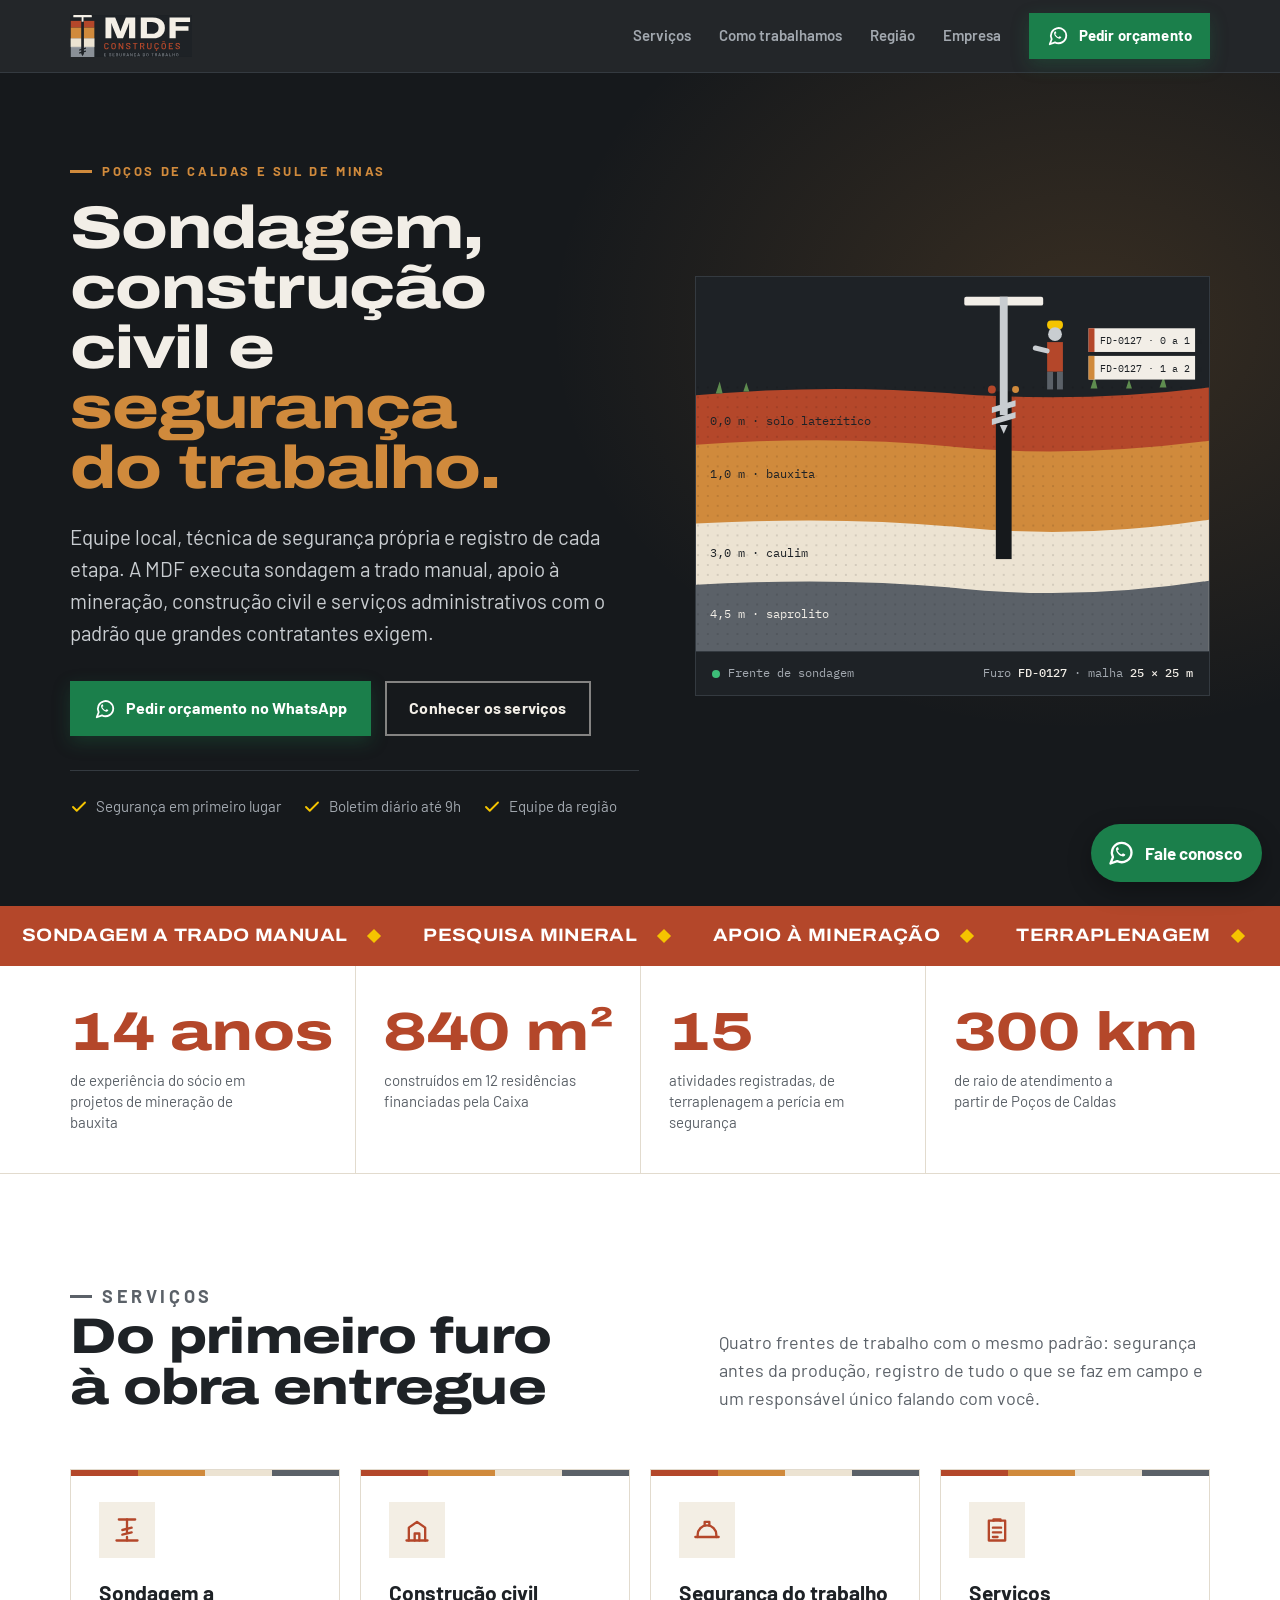
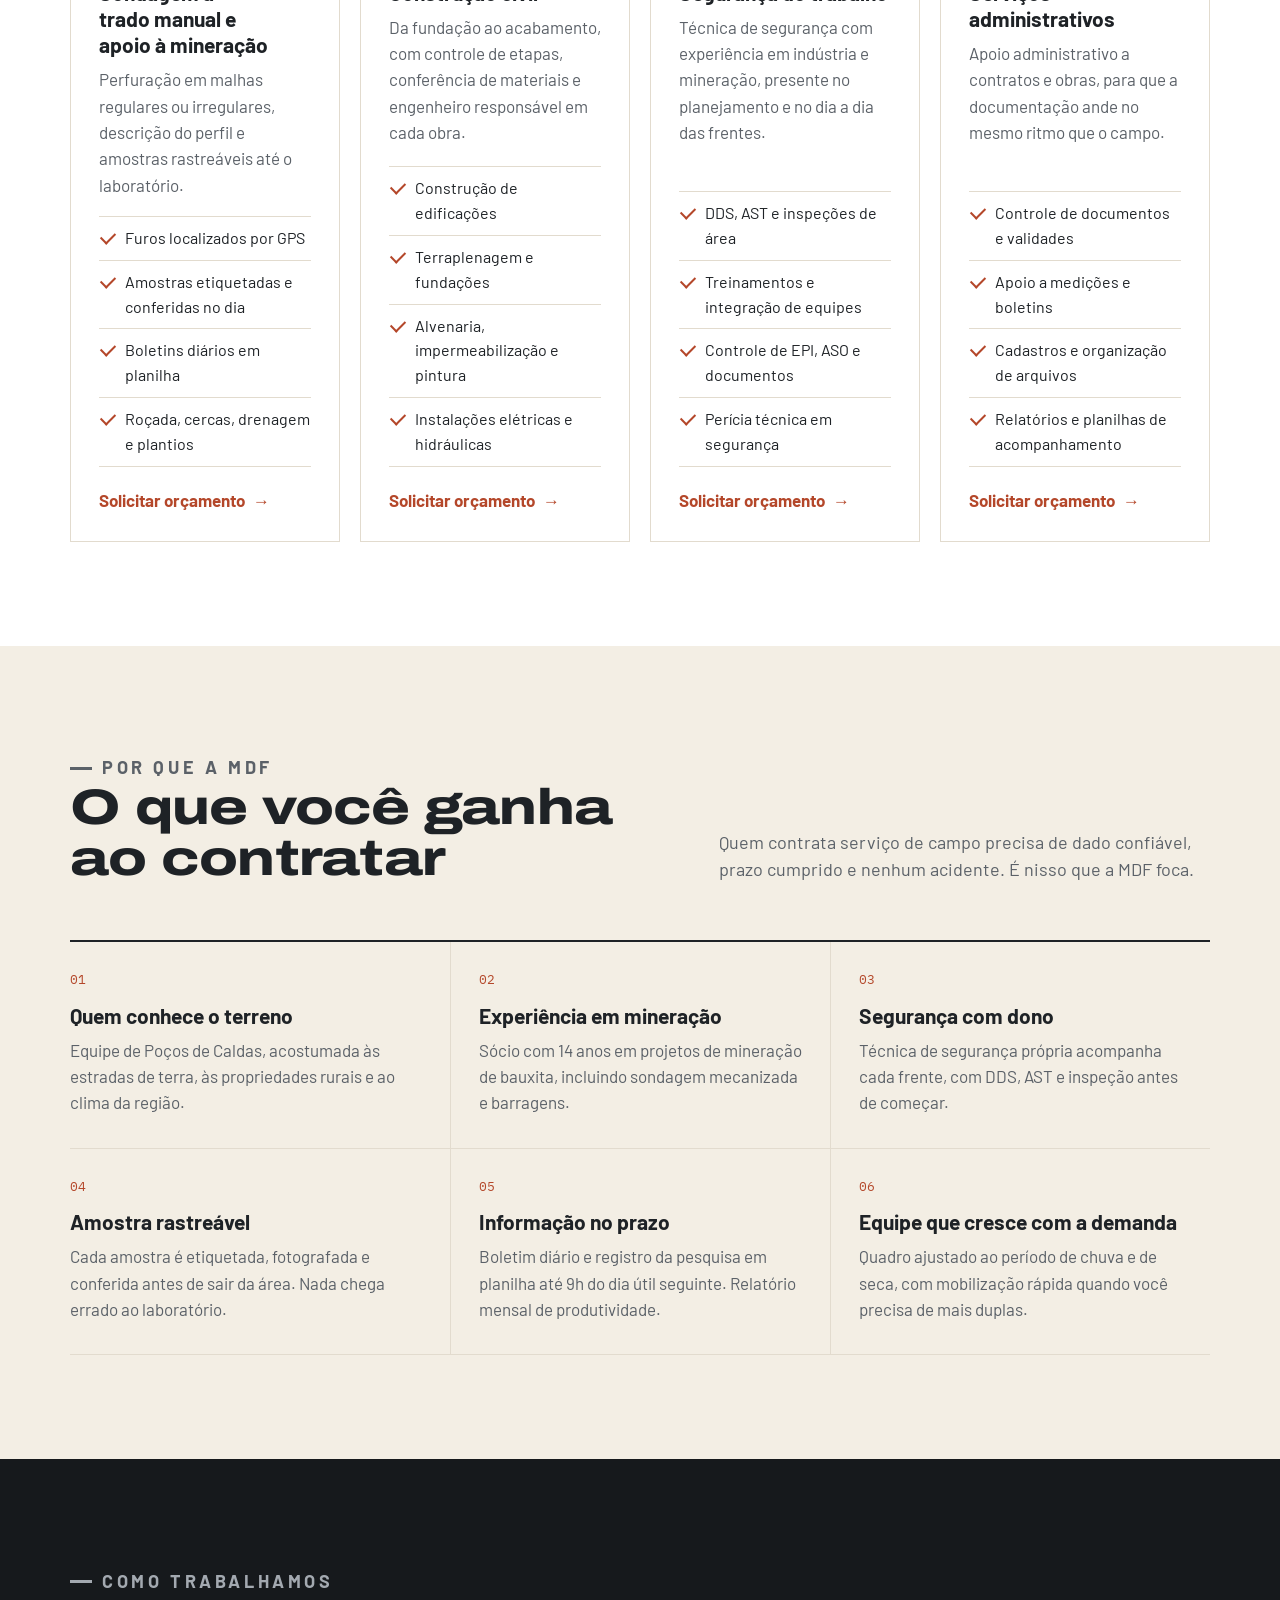
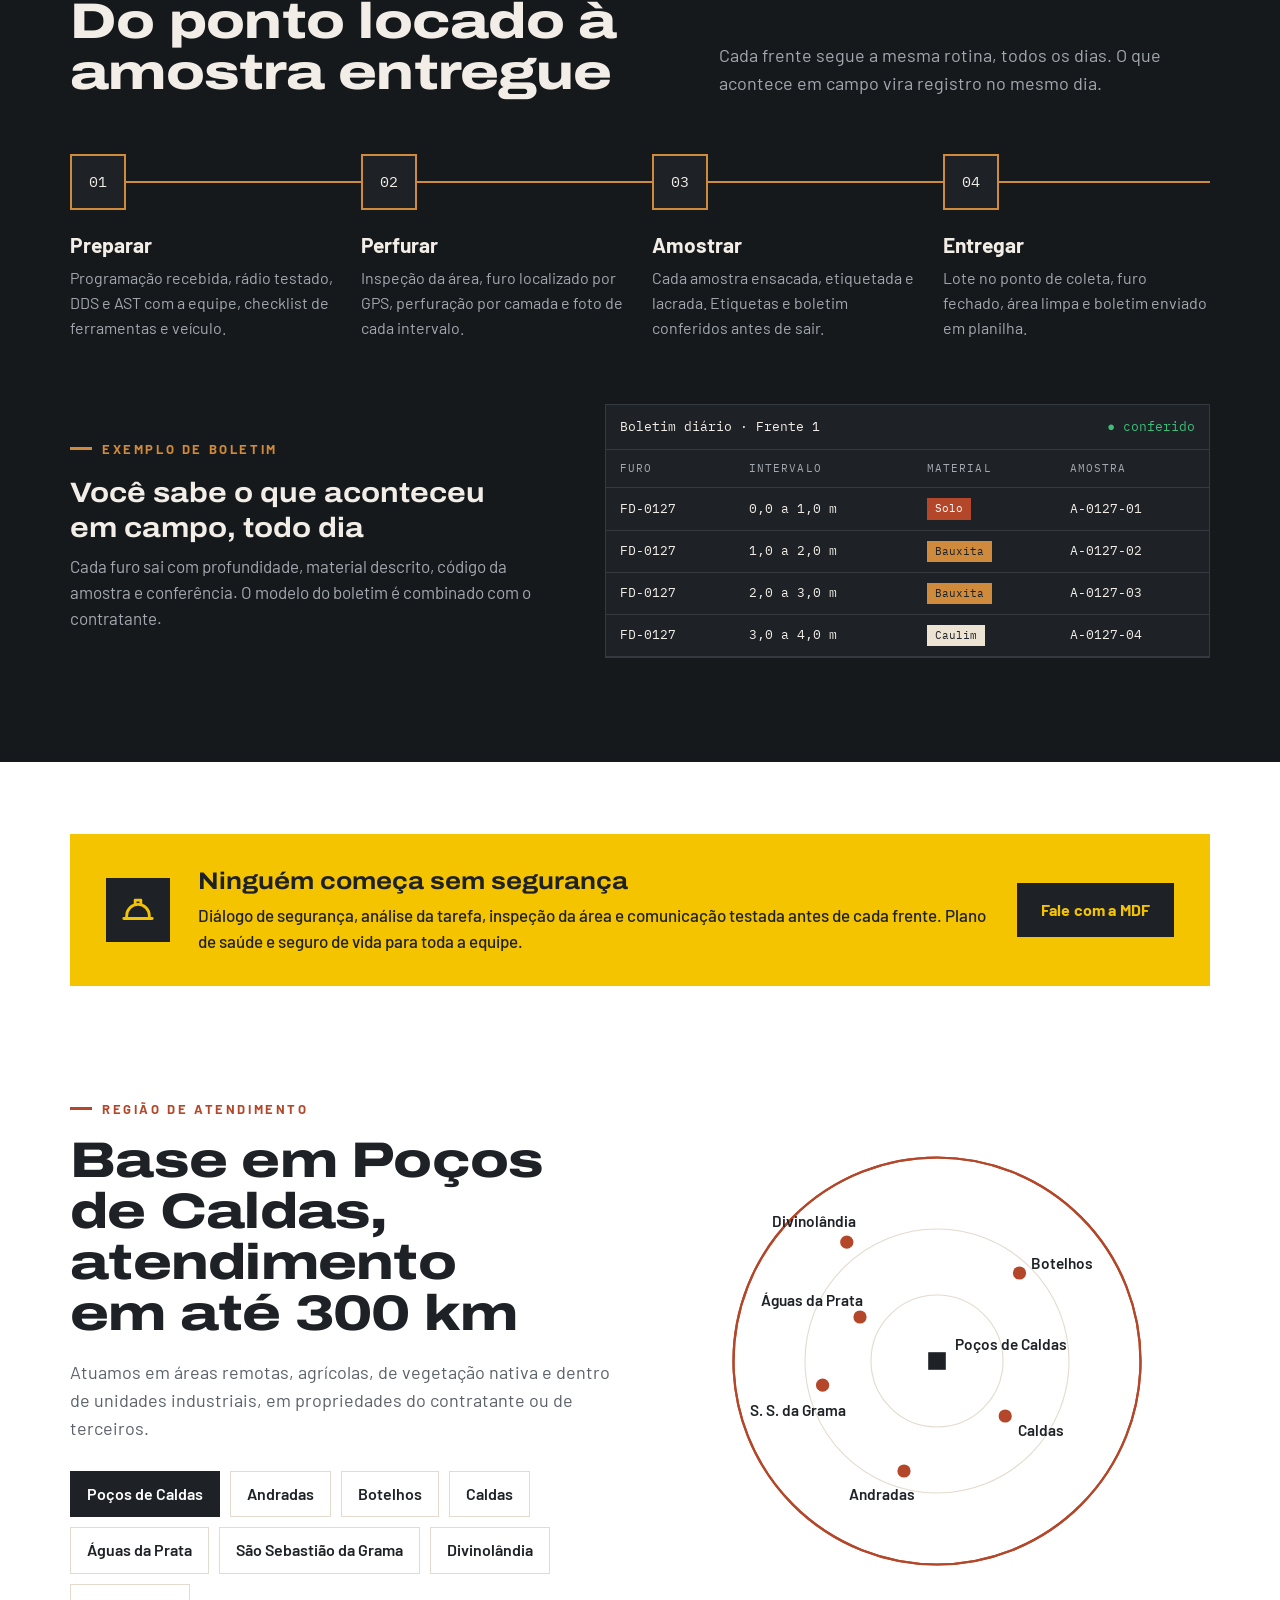
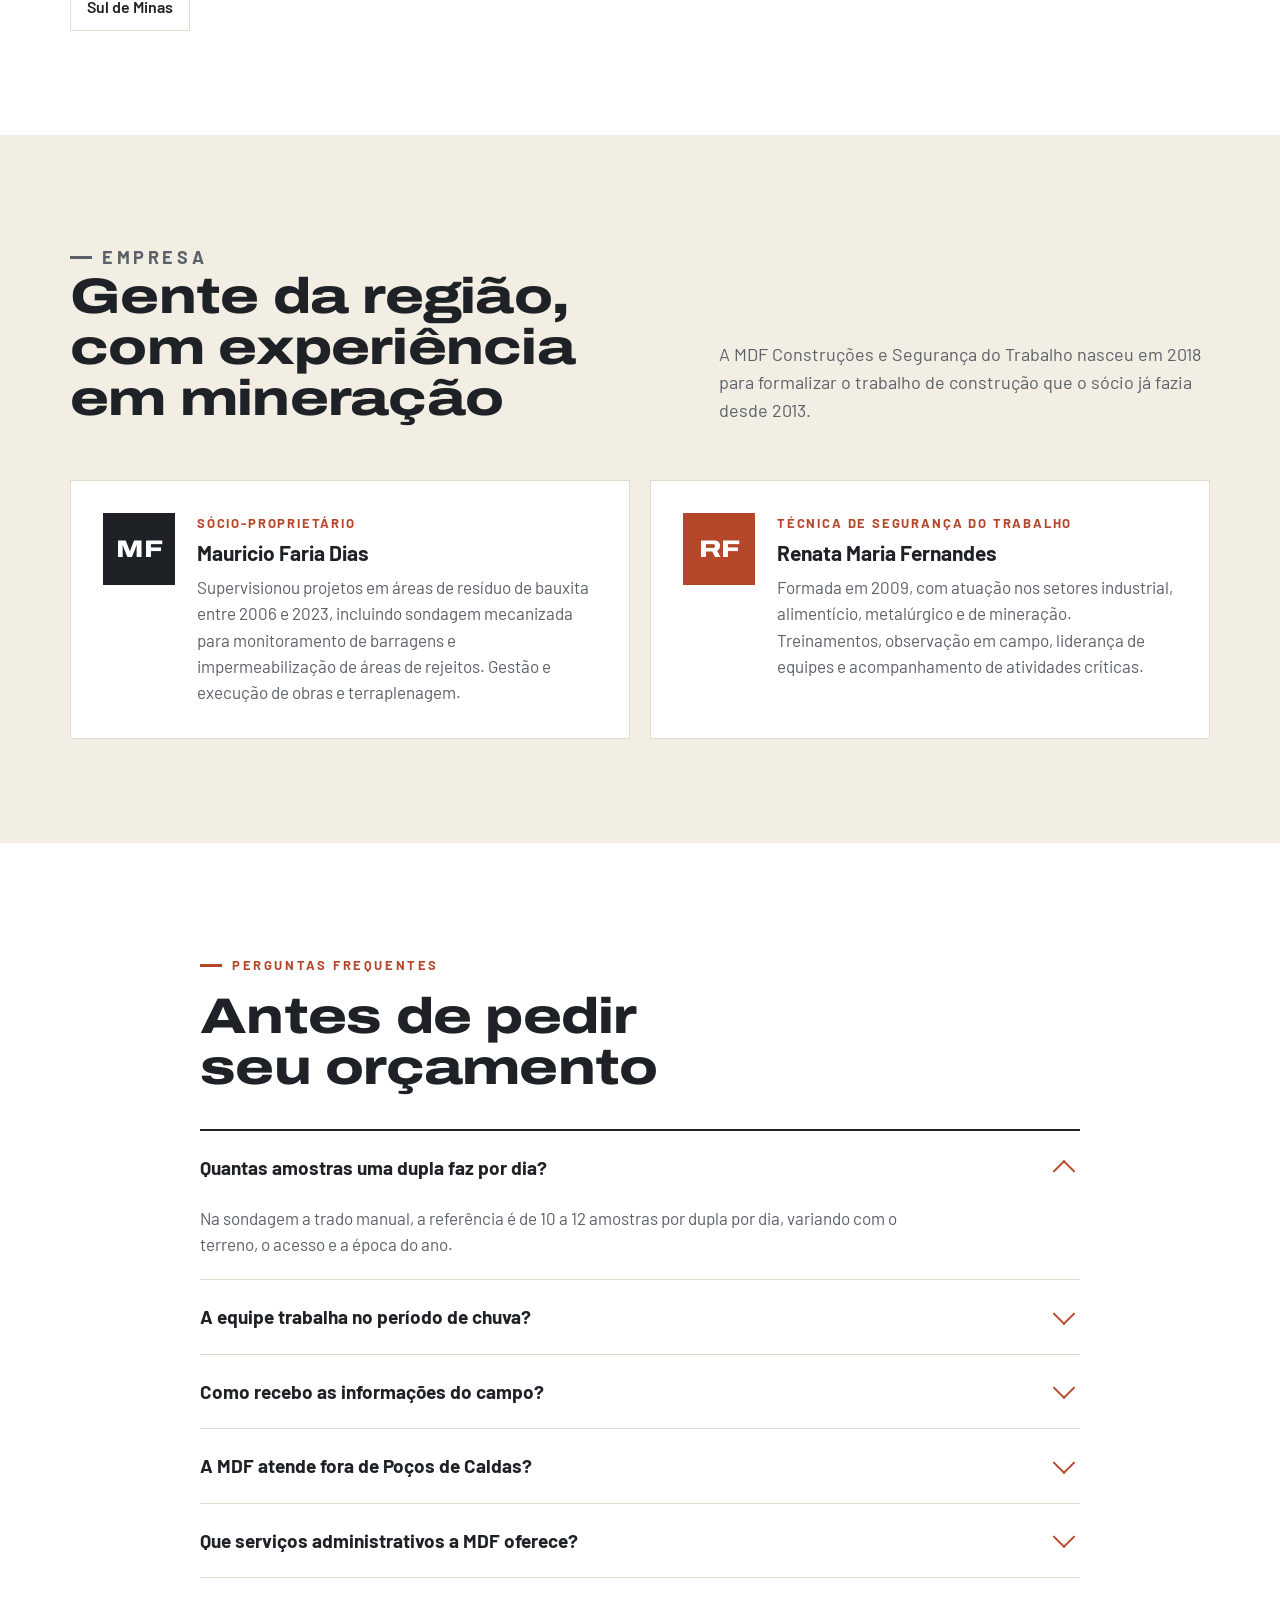
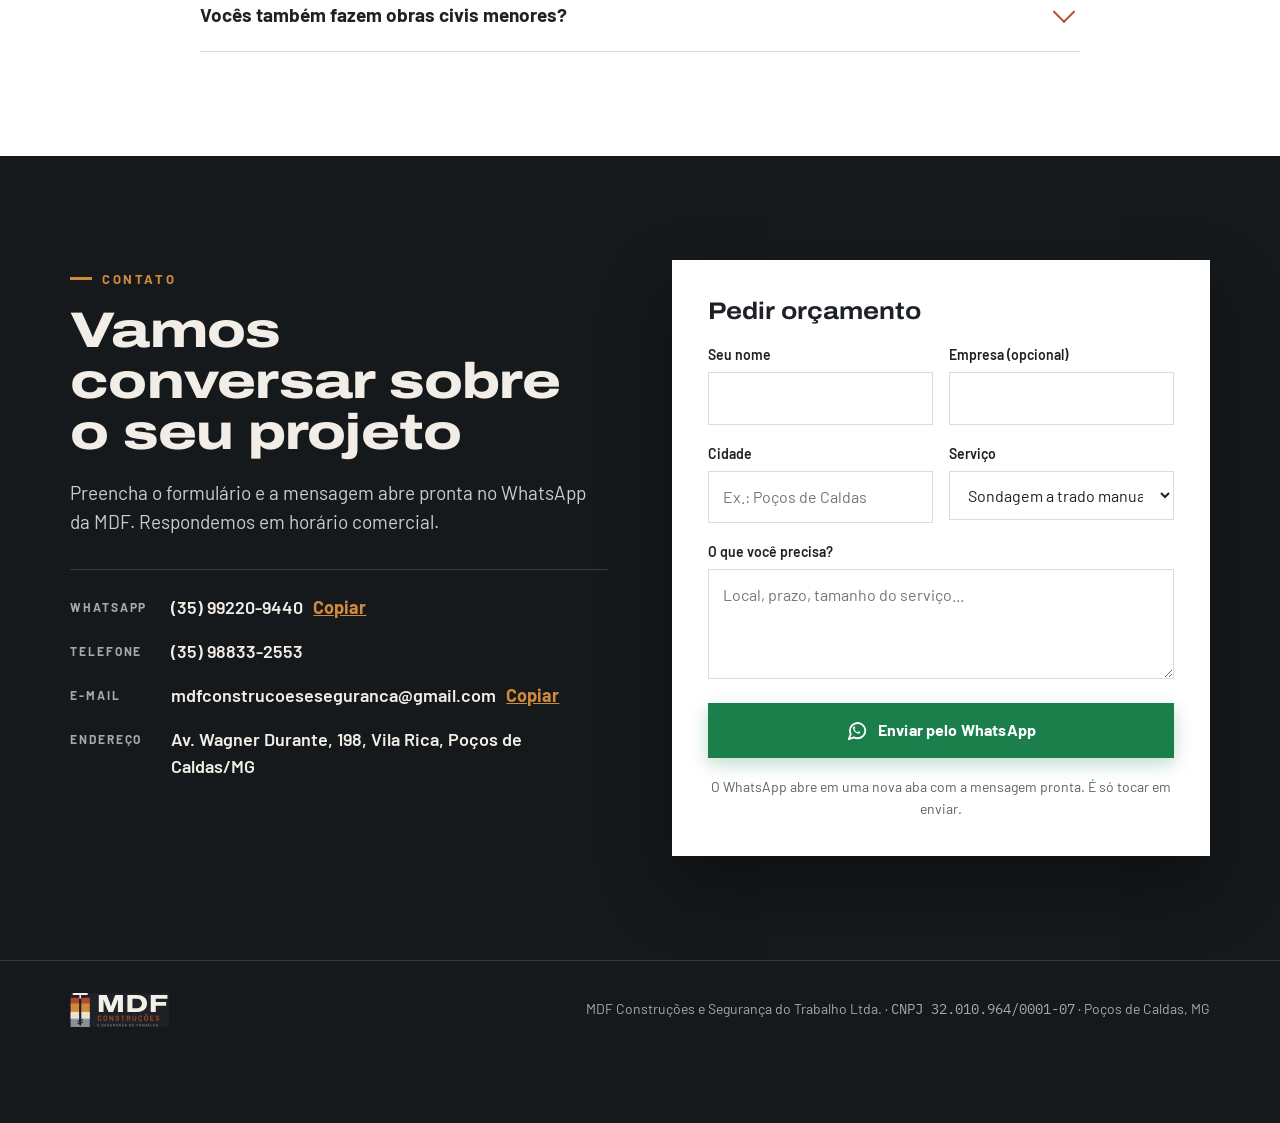
==== index.html @ a7197d85 "Add files via upload" ====
<!doctype html> <html lang="pt-BR"> <head> <meta charset="utf-8"> <meta name="viewport" content="width=device-width,initial-scale=1,viewport-fit=cover"> <meta http-equiv="Content-Security-Policy" content="default-src 'none'; script-src 'self'; style-src 'self' 'unsafe-inline'; font-src 'self'; img-src 'self' data:; manifest-src 'self'; connect-src 'none'; base-uri 'self'; form-action 'none'; object-src 'none'; upgrade-insecure-requests"> <meta name="referrer" content="strict-origin-when-cross-origin"> <title>MDF Construções | Sondagem, construção civil e segurança do trabalho em Poços de Caldas</title> <meta name="description" content="MDF Construções e Segurança do Trabalho: sondagem a trado manual, apoio à mineração, construção civil, segurança do trabalho e serviços administrativos em Poços de Caldas e Sul de Minas. Peça seu orçamento pelo WhatsApp."> <link rel="canonical" href="https://mdfconstrucoes.github.io/"> <meta name="theme-color" content="#16191C"> <meta name="format-detection" content="telephone=no"> <meta property="og:type" content="website"> <meta property="og:locale" content="pt_BR"> <meta property="og:site_name" content="MDF Construções"> <meta property="og:title" content="MDF Construções | Sondagem, construção civil e segurança do trabalho"> <meta property="og:description" content="Equipe local, técnica de segurança própria e registro de cada etapa. Poços de Caldas e Sul de Minas."> <meta property="og:url" content="https://mdfconstrucoes.github.io/"> <meta property="og:image" content="https://mdfconstrucoes.github.io/assets/img/og.png"> <meta property="og:image:width" content="1200"> <meta property="og:image:height" content="630"> <meta name="twitter:card" content="summary_large_image"> <link rel="icon" href="assets/img/favicon.svg" type="image/svg+xml"> <link rel="icon" href="favicon-32.png" sizes="32x32" type="image/png"> <link rel="apple-touch-icon" href="assets/img/apple-touch-icon.png"> <link rel="manifest" href="site.webmanifest"> <link rel="preload" href="assets/fonts/archivo-var.woff2" as="font" type="font/woff2" crossorigin> <link rel="preload" href="assets/fonts/barlow-400.woff2" as="font" type="font/woff2" crossorigin> <link rel="stylesheet" href="assets/css/site.css?v={V}"> <script src="assets/js/main.js?v={V}" defer="defer"></script> <script type="application/ld+json">{"@context": "https://schema.org", "@type": "GeneralContractor", "name": "MDF Construções e Segurança do Trabalho Ltda.", "alternateName": "MDF Construções", "url": "https://mdfconstrucoes.github.io/", "logo": "https://mdfconstrucoes.github.io/assets/img/apple-touch-icon.png", "image": "https://mdfconstrucoes.github.io/assets/img/og.png", "telephone": "+55-35-99220-9440", "email": "mdfconstrucoeseseguranca@gmail.com", "taxID": "32.010.964/0001-07", "foundingDate": "2018-11-13", "address": {"@type": "PostalAddress", "streetAddress": "Av. Wagner Durante, 198, Vila Rica", "addressLocality": "Poços de Caldas", "addressRegion": "MG", "addressCountry": "BR"}, "areaServed": ["Poços de Caldas", "Andradas", "Botelhos", "Caldas", "Águas da Prata", "São Sebastião da Grama", "Divinolândia", "Sul de Minas"], "knowsAbout": ["Sondagem a trado manual", "Pesquisa mineral", "Construção civil", "Terraplenagem", "Segurança do trabalho", "Serviços administrativos"]}</script> </head> <body> <a class="skip" href="#inicio">Pular para o conteúdo</a> <header> <div class="wrap"> <a class="brand" href="#inicio" aria-label="MDF Construções, início"><img src="assets/img/logo.svg" width="290" height="108" alt="MDF Construções e Segurança do Trabalho"></a> <nav class="main" aria-label="Principal"> <a href="#servicos">Serviços</a> <a href="#como-trabalhamos">Como trabalhamos</a> <a href="#regiao">Região</a> <a href="#empresa">Empresa</a> <a class="btn btn-wa wa-link" href="https://wa.me/5535992209440" target="_blank" rel="noopener noreferrer"><svg viewBox="0 0 24 24" fill="none" stroke="currentColor" stroke-width="2" stroke-linecap="round" stroke-linejoin="round" aria-hidden="true"><path d="M21 11.5a8.4 8.4 0 0 1-12.3 7.4L3 21l2.1-5.5A8.4 8.4 0 1 1 21 11.5z"/><path d="M9 9.5c.3 1.6 1.9 3.3 3.5 3.8l1.2-1 2 .9c-.2 1-1 1.8-2.1 1.7-2.9-.3-5.6-3-5.9-5.9-.1-1.1.7-1.9 1.7-2.1l.9 2z" fill="currentColor" stroke="none"/></svg>Pedir orçamento</a> </nav> <button class="menu-btn" id="menu-btn" type="button" aria-label="Abrir menu" aria-expanded="false" aria-controls="mobile-nav"><span></span><span></span><span></span></button> </div> </header> <div class="mobile-nav" id="mobile-nav"> <a class="l" href="#servicos">Serviços</a> <a class="l" href="#como-trabalhamos">Como trabalhamos</a> <a class="l" href="#regiao">Região</a> <a class="l" href="#empresa">Empresa</a> <a class="l" href="#contato">Contato</a> <a class="btn btn-wa wa-link" href="https://wa.me/5535992209440" target="_blank" rel="noopener noreferrer"><svg viewBox="0 0 24 24" fill="none" stroke="currentColor" stroke-width="2" stroke-linecap="round" stroke-linejoin="round" aria-hidden="true"><path d="M21 11.5a8.4 8.4 0 0 1-12.3 7.4L3 21l2.1-5.5A8.4 8.4 0 1 1 21 11.5z"/><path d="M9 9.5c.3 1.6 1.9 3.3 3.5 3.8l1.2-1 2 .9c-.2 1-1 1.8-2.1 1.7-2.9-.3-5.6-3-5.9-5.9-.1-1.1.7-1.9 1.7-2.1l.9 2z" fill="currentColor" stroke="none"/></svg>Falar no WhatsApp</a> </div> <main id="inicio"> <section class="hero"> <div class="wrap"> <div> <p class="kicker hero-word" style="color:var(--bxt)">Poços de Caldas e Sul de Minas</p> <h1 class="hero-word d2">Sondagem, construção civil e <em>segurança do trabalho.</em></h1> <p class="lead hero-word d4">Equipe local, técnica de segurança própria e registro de cada etapa. A MDF executa sondagem a trado manual, apoio à mineração, construção civil e serviços administrativos com o padrão que grandes contratantes exigem.</p> <div class="cta hero-word d4"> <a class="btn btn-wa wa-link" href="https://wa.me/5535992209440" target="_blank" rel="noopener noreferrer"><svg viewBox="0 0 24 24" fill="none" stroke="currentColor" stroke-width="2" stroke-linecap="round" stroke-linejoin="round" aria-hidden="true"><path d="M21 11.5a8.4 8.4 0 0 1-12.3 7.4L3 21l2.1-5.5A8.4 8.4 0 1 1 21 11.5z"/><path d="M9 9.5c.3 1.6 1.9 3.3 3.5 3.8l1.2-1 2 .9c-.2 1-1 1.8-2.1 1.7-2.9-.3-5.6-3-5.9-5.9-.1-1.1.7-1.9 1.7-2.1l.9 2z" fill="currentColor" stroke="none"/></svg>Pedir orçamento no WhatsApp</a> <a class="btn btn-line" href="#servicos">Conhecer os serviços</a> </div> <div class="trust"> <span><svg viewBox="0 0 24 24" fill="none" stroke="currentColor" stroke-width="2.5" stroke-linecap="round" stroke-linejoin="round" aria-hidden="true"><path d="M20 6 9 17l-5-5"/></svg>Segurança em primeiro lugar</span> <span><svg viewBox="0 0 24 24" fill="none" stroke="currentColor" stroke-width="2.5" stroke-linecap="round" stroke-linejoin="round" aria-hidden="true"><path d="M20 6 9 17l-5-5"/></svg>Boletim diário até 9h</span> <span><svg viewBox="0 0 24 24" fill="none" stroke="currentColor" stroke-width="2.5" stroke-linecap="round" stroke-linejoin="round" aria-hidden="true"><path d="M20 6 9 17l-5-5"/></svg>Equipe da região</span> </div> </div> <div class="scene" role="img" aria-label="Animação de uma sondagem a trado manual atravessando as camadas do solo"> <svg viewBox="0 0 520 380" aria-hidden="true"> <defs><pattern id="dots" width="10" height="10" patternUnits="userSpaceOnUse"><circle cx="2" cy="2" r="1" fill="rgba(0,0,0,.14)"/></pattern></defs> <rect width="520" height="380" fill="#1E2226"/> <path d="M0 120 Q130 108 260 118 T520 112 V380 H0Z" fill="#B4472A"/> <path d="M0 170 Q140 160 260 172 T520 166 V380 H0Z" fill="#D08A3C"/> <path d="M0 250 Q150 242 270 254 T520 246 V380 H0Z" fill="#ECE3D2"/> <path d="M0 312 Q150 304 270 316 T520 308 V380 H0Z" fill="#5B6168"/> <rect y="110" width="520" height="270" fill="url(#dots)"/> <g fill="#5E8C4F"><path d="M20 118l4-12 3 12zM48 116l3-9 3 9zM400 113l4-12 3 12zM436 113l3-9 3 9zM470 112l4-11 3 11z"/></g> <g font-family="IBM Plex Mono, monospace" font-size="12" fill="#1E2226"> <text x="14" y="150">0,0 m · solo laterítico</text> <text x="14" y="204">1,0 m · bauxita</text> <text x="14" y="284">3,0 m · caulim</text> <text x="14" y="346" fill="#F2EEE7">4,5 m · saprolito</text> </g> <rect class="hole" x="304" y="116" width="16" height="170" fill="#16191C"/> <circle class="dust" style="--dx:-14px" cx="300" cy="114" r="4" fill="#B4472A"/> <circle class="dust e2" style="--dx:12px" cx="324" cy="114" r="3.5" fill="#D08A3C"/> <circle class="dust e3" style="--dx:-6px" cx="312" cy="112" r="3" fill="#B4472A"/> <g class="auger"> <rect class="handle" x="272" y="20" width="80" height="9" rx="2" fill="#F2EEE7"/> <rect x="308" y="20" width="8" height="120" fill="#C9CDD1"/> <g fill="#C9CDD1"><path d="M300 132 l24 -7 v6 l-24 7z"/><path d="M300 144 l24 -7 v6 l-24 7z"/><path d="M308 150 h8 l-4 9z"/></g> </g> <g> <rect x="356" y="44" width="16" height="9" rx="4" fill="#F5C400"/> <circle cx="364" cy="58" r="7" fill="#C9CDD1"/> <rect x="356" y="66" width="16" height="30" fill="#B4472A"/> <path d="M344 72 l12 3" stroke="#C9CDD1" stroke-width="5" stroke-linecap="round"/> <rect x="356" y="96" width="6" height="18" fill="#5B6168"/><rect x="366" y="96" width="6" height="18" fill="#5B6168"/> </g> <g font-family="IBM Plex Mono, monospace" font-size="10.5"> <g class="bag"><rect x="398" y="52" width="108" height="24" fill="#F2EEE7"/><rect x="398" y="52" width="6" height="24" fill="#B4472A"/><text x="410" y="68" fill="#1E2226">FD-0127 · 0 a 1 m</text></g> <g class="bag b2"><rect x="398" y="80" width="108" height="24" fill="#F2EEE7"/><rect x="398" y="80" width="6" height="24" fill="#D08A3C"/><text x="410" y="96" fill="#1E2226">FD-0127 · 1 a 2 m</text></g> </g> </svg> <div class="cap"><span class="live">Frente de sondagem</span><span>Furo <b>FD-0127</b> · malha <b>25 × 25 m</b></span></div> </div> </div> </section> <div class="ticker" aria-hidden="true"> <div class="track"> <span>Sondagem a trado manual</span><span>Pesquisa mineral</span><span>Apoio à mineração</span><span>Terraplenagem</span><span>Fundações</span><span>Construção civil</span><span>Segurança do trabalho</span><span>Serviços administrativos</span><span>Roçada e cercas</span><span>Drenagem</span><span>Apoio à topografia</span> <span>Sondagem a trado manual</span><span>Pesquisa mineral</span><span>Apoio à mineração</span><span>Terraplenagem</span><span>Fundações</span><span>Construção civil</span><span>Segurança do trabalho</span><span>Serviços administrativos</span><span>Roçada e cercas</span><span>Drenagem</span><span>Apoio à topografia</span> </div> </div> <div class="stats"> <div class="wrap"> <div class="stat"><b data-count="14" data-suffix=" anos">14 anos</b><span>de experiência do sócio em projetos de mineração de bauxita</span></div> <div class="stat"><b data-count="840" data-suffix=" m²">840 m²</b><span>construídos em 12 residências financiadas pela Caixa</span></div> <div class="stat"><b data-count="15">15</b><span>atividades registradas, de terraplenagem a perícia em segurança</span></div> <div class="stat"><b data-count="300" data-suffix=" km">300 km</b><span>de raio de atendimento a partir de Poços de Caldas</span></div> </div> </div> <section class="block" id="servicos"> <div class="wrap"> <div class="sec-head rv"> <div><p class="kicker">Serviços</p><h2>Do primeiro furo à obra entregue</h2></div> <p>Quatro frentes de trabalho com o mesmo padrão: segurança antes da produção, registro de tudo o que se faz em campo e um responsável único falando com você.</p> </div> <div class="svc"> <article class="card rv"> <div class="strata" aria-hidden="true"><i style="background:var(--lat)"></i><i style="background:var(--bxt)"></i><i style="background:var(--cau)"></i><i style="background:var(--roc)"></i></div> <div class="ico"><svg viewBox="0 0 24 24" fill="none" stroke="currentColor" stroke-width="2" stroke-linecap="round" stroke-linejoin="round" aria-hidden="true"><path d="M5 3h14"/><path d="M12 3v11"/><path d="m8 12 8-2M8 16l8-2"/><path d="M12 18v3"/><path d="M3 21h18"/></svg></div> <h3>Sondagem a trado manual e apoio à mineração</h3> <p>Perfuração em malhas regulares ou irregulares, descrição do perfil e amostras rastreáveis até o laboratório.</p> <ul><li>Furos localizados por GPS</li><li>Amostras etiquetadas e conferidas no dia</li><li>Boletins diários em planilha</li><li>Roçada, cercas, drenagem e plantios</li></ul> <a class="more wa-svc" data-svc="sondagem a trado manual" href="https://wa.me/5535992209440" target="_blank" rel="noopener noreferrer">Solicitar orçamento <span aria-hidden="true">→</span></a> </article> <article class="card rv"> <div class="strata" aria-hidden="true"><i style="background:var(--lat)"></i><i style="background:var(--bxt)"></i><i style="background:var(--cau)"></i><i style="background:var(--roc)"></i></div> <div class="ico"><svg viewBox="0 0 24 24" fill="none" stroke="currentColor" stroke-width="2" stroke-linecap="round" stroke-linejoin="round" aria-hidden="true"><path d="M3 21h18"/><path d="M5 21V10l7-5 7 5v11"/><path d="M10 21v-6h4v6"/></svg></div> <h3>Construção civil</h3> <p>Da fundação ao acabamento, com controle de etapas, conferência de materiais e engenheiro responsável em cada obra.</p> <ul><li>Construção de edificações</li><li>Terraplenagem e fundações</li><li>Alvenaria, impermeabilização e pintura</li><li>Instalações elétricas e hidráulicas</li></ul> <a class="more wa-svc" data-svc="construção civil" href="https://wa.me/5535992209440" target="_blank" rel="noopener noreferrer">Solicitar orçamento <span aria-hidden="true">→</span></a> </article> <article class="card rv"> <div class="strata" aria-hidden="true"><i style="background:var(--lat)"></i><i style="background:var(--bxt)"></i><i style="background:var(--cau)"></i><i style="background:var(--roc)"></i></div> <div class="ico"><svg viewBox="0 0 24 24" fill="none" stroke="currentColor" stroke-width="2" stroke-linecap="round" stroke-linejoin="round" aria-hidden="true"><path d="M2 18h20"/><path d="M4 18v-2a8 8 0 0 1 16 0v2"/><path d="M10 8V5h4v3"/></svg></div> <h3>Segurança do trabalho</h3> <p>Técnica de segurança com experiência em indústria e mineração, presente no planejamento e no dia a dia das frentes.</p> <ul><li>DDS, AST e inspeções de área</li><li>Treinamentos e integração de equipes</li><li>Controle de EPI, ASO e documentos</li><li>Perícia técnica em segurança</li></ul> <a class="more wa-svc" data-svc="segurança do trabalho" href="https://wa.me/5535992209440" target="_blank" rel="noopener noreferrer">Solicitar orçamento <span aria-hidden="true">→</span></a> </article> <article class="card rv"> <div class="strata" aria-hidden="true"><i style="background:var(--lat)"></i><i style="background:var(--bxt)"></i><i style="background:var(--cau)"></i><i style="background:var(--roc)"></i></div> <div class="ico"><svg viewBox="0 0 24 24" fill="none" stroke="currentColor" stroke-width="2" stroke-linecap="round" stroke-linejoin="round" aria-hidden="true"><rect x="5" y="4" width="14" height="17"/><path d="M9 4V3h6v1"/><path d="M8.5 10h7M8.5 14h7M8.5 18h4"/></svg></div> <h3>Serviços administrativos</h3> <p>Apoio administrativo a contratos e obras, para que a documentação ande no mesmo ritmo que o campo.</p> <ul><li>Controle de documentos e validades</li><li>Apoio a medições e boletins</li><li>Cadastros e organização de arquivos</li><li>Relatórios e planilhas de acompanhamento</li></ul> <a class="more wa-svc" data-svc="serviços administrativos" href="https://wa.me/5535992209440" target="_blank" rel="noopener noreferrer">Solicitar orçamento <span aria-hidden="true">→</span></a> </article> </div> </div> </section> <section class="block soft"> <div class="wrap"> <div class="sec-head rv"> <div><p class="kicker">Por que a MDF</p><h2>O que você ganha ao contratar</h2></div> <p>Quem contrata serviço de campo precisa de dado confiável, prazo cumprido e nenhum acidente. É nisso que a MDF foca.</p> </div> <div class="why rv"> <div><span class="n">01</span><h3>Quem conhece o terreno</h3><p>Equipe de Poços de Caldas, acostumada às estradas de terra, às propriedades rurais e ao clima da região.</p></div> <div><span class="n">02</span><h3>Experiência em mineração</h3><p>Sócio com 14 anos em projetos de mineração de bauxita, incluindo sondagem mecanizada e barragens.</p></div> <div><span class="n">03</span><h3>Segurança com dono</h3><p>Técnica de segurança própria acompanha cada frente, com DDS, AST e inspeção antes de começar.</p></div> <div><span class="n">04</span><h3>Amostra rastreável</h3><p>Cada amostra é etiquetada, fotografada e conferida antes de sair da área. Nada chega errado ao laboratório.</p></div> <div><span class="n">05</span><h3>Informação no prazo</h3><p>Boletim diário e registro da pesquisa em planilha até 9h do dia útil seguinte. Relatório mensal de produtividade.</p></div> <div><span class="n">06</span><h3>Equipe que cresce com a demanda</h3><p>Quadro ajustado ao período de chuva e de seca, com mobilização rápida quando você precisa de mais duplas.</p></div> </div> </div> </section> <section class="block dark" id="como-trabalhamos"> <div class="wrap"> <div class="sec-head rv"> <div><p class="kicker">Como trabalhamos</p><h2>Do ponto locado à amostra entregue</h2></div> <p>Cada frente segue a mesma rotina, todos os dias. O que acontece em campo vira registro no mesmo dia.</p> </div> <ol class="steps" id="steps"> <li><div class="dot">01</div><h3>Preparar</h3><p>Programação recebida, rádio testado, DDS e AST com a equipe, checklist de ferramentas e veículo.</p></li> <li><div class="dot">02</div><h3>Perfurar</h3><p>Inspeção da área, furo localizado por GPS, perfuração por camada e foto de cada intervalo.</p></li> <li><div class="dot">03</div><h3>Amostrar</h3><p>Cada amostra ensacada, etiquetada e lacrada. Etiquetas e boletim conferidos antes de sair.</p></li> <li><div class="dot">04</div><h3>Entregar</h3><p>Lote no ponto de coleta, furo fechado, área limpa e boletim enviado em planilha.</p></li> </ol> <div class="boletim rv"> <div> <p class="kicker">Exemplo de boletim</p> <h3 style="font-family:var(--display);font-stretch:112%;font-size:28px">Você sabe o que aconteceu em campo, todo dia</h3> <p style="color:var(--night-mut);margin:0">Cada furo sai com profundidade, material descrito, código da amostra e conferência. O modelo do boletim é combinado com o contratante.</p> </div> <div class="sheet" role="region" aria-label="Exemplo de boletim diário" tabindex="0"> <div class="head"><span>Boletim diário · Frente 1</span><span class="ok">● conferido</span></div> <table> <tr><th>Furo</th><th>Intervalo</th><th>Material</th><th>Amostra</th></tr> <tr><td>FD-0127</td><td>0,0 a 1,0 m</td><td><span class="tag t-lat">Solo</span></td><td>A-0127-01</td></tr> <tr><td>FD-0127</td><td>1,0 a 2,0 m</td><td><span class="tag t-bxt">Bauxita</span></td><td>A-0127-02</td></tr> <tr><td>FD-0127</td><td>2,0 a 3,0 m</td><td><span class="tag t-bxt">Bauxita</span></td><td>A-0127-03</td></tr> <tr><td>FD-0127</td><td>3,0 a 4,0 m</td><td><span class="tag t-cau">Caulim</span></td><td>A-0127-04</td></tr> </table> </div> </div> </div> </section> <section class="block" style="padding-block:72px 0"> <div class="wrap"> <div class="safety rv"> <div class="ico"><svg viewBox="0 0 24 24" fill="none" stroke="currentColor" stroke-width="2" stroke-linecap="round" stroke-linejoin="round" aria-hidden="true"><path d="M2 18h20"/><path d="M4 18v-2a8 8 0 0 1 16 0v2"/><path d="M10 8V5h4v3"/></svg></div> <div><h3>Ninguém começa sem segurança</h3><p>Diálogo de segurança, análise da tarefa, inspeção da área e comunicação testada antes de cada frente. Plano de saúde e seguro de vida para toda a equipe.</p></div> <a class="btn wa-link" href="https://wa.me/5535992209440" target="_blank" rel="noopener noreferrer">Fale com a MDF</a> </div> </div> </section> <section class="block" id="regiao"> <div class="wrap region"> <div class="rv"> <p class="kicker">Região de atendimento</p> <h2>Base em Poços de Caldas, atendimento em até 300 km</h2> <p style="color:var(--muted);font-size:18px;margin:20px 0 28px">Atuamos em áreas remotas, agrícolas, de vegetação nativa e dentro de unidades industriais, em propriedades do contratante ou de terceiros.</p> <div class="chips"> <span class="base">Poços de Caldas</span><span>Andradas</span><span>Botelhos</span><span>Caldas</span><span>Águas da Prata</span><span>São Sebastião da Grama</span><span>Divinolândia</span><span>Sul de Minas</span> </div> </div> <div class="radar rv" aria-hidden="true"> <svg viewBox="0 0 400 400"> <circle class="ring" cx="200" cy="200" r="60"/><circle class="ring" cx="200" cy="200" r="120"/><circle class="ring" cx="200" cy="200" r="185"/> <circle class="pulse" cx="200" cy="200" r="185"/><circle class="pulse p2" cx="200" cy="200" r="185"/> <rect class="home" x="192" y="192" width="16" height="16"/> <text x="216" y="190">Poços de Caldas</text> <circle class="pt" cx="170" cy="300" r="6"/><text x="120" y="326">Andradas</text> <circle class="pt" cx="275" cy="120" r="6"/><text x="285" y="116">Botelhos</text> <circle class="pt" cx="262" cy="250" r="6"/><text x="274" y="268">Caldas</text> <circle class="pt" cx="130" cy="160" r="6"/><text x="40" y="150">Águas da Prata</text> <circle class="pt" cx="96" cy="222" r="6"/><text x="30" y="250">S. S. da Grama</text> <circle class="pt" cx="118" cy="92" r="6"/><text x="50" y="78">Divinolândia</text> </svg> </div> </div> </section> <section class="block soft" id="empresa"> <div class="wrap"> <div class="sec-head rv"> <div><p class="kicker">Empresa</p><h2>Gente da região, com experiência em mineração</h2></div> <p>A MDF Construções e Segurança do Trabalho nasceu em 2018 para formalizar o trabalho de construção que o sócio já fazia desde 2013.</p> </div> <div class="team"> <div class="person rv"><div class="avatar" aria-hidden="true">MF</div><div><p class="role">Sócio-proprietário</p><h3>Mauricio Faria Dias</h3><p>Supervisionou projetos em áreas de resíduo de bauxita entre 2006 e 2023, incluindo sondagem mecanizada para monitoramento de barragens e impermeabilização de áreas de rejeitos. Gestão e execução de obras e terraplenagem.</p></div></div> <div class="person rv"><div class="avatar" aria-hidden="true" style="background:var(--lat);color:var(--on-lat)">RF</div><div><p class="role">Técnica de Segurança do Trabalho</p><h3>Renata Maria Fernandes</h3><p>Formada em 2009, com atuação nos setores industrial, alimentício, metalúrgico e de mineração. Treinamentos, observação em campo, liderança de equipes e acompanhamento de atividades críticas.</p></div></div> </div> </div> </section> <section class="block"> <div class="wrap" style="max-width:920px"> <div class="rv" style="margin-bottom:36px"><p class="kicker">Perguntas frequentes</p><h2>Antes de pedir seu orçamento</h2></div> <div class="faq rv"> <details open><summary>Quantas amostras uma dupla faz por dia?</summary><p>Na sondagem a trado manual, a referência é de 10 a 12 amostras por dupla por dia, variando com o terreno, o acesso e a época do ano.</p></details> <details><summary>A equipe trabalha no período de chuva?</summary><p>Sim. De meados de outubro a meados de março a produtividade cai por causa do acesso, e o quadro é ajustado. Em dias sem condição de sondagem, a equipe executa serviços de apoio, como roçada, cercas, drenagem e plantios.</p></details> <details><summary>Como recebo as informações do campo?</summary><p>Coordenadas da frente ao chegar na área, boletim diário e registro da pesquisa em planilha até 9h do dia útil seguinte, fotos de conferência das amostras e relatório mensal de produtividade.</p></details> <details><summary>A MDF atende fora de Poços de Caldas?</summary><p>Sim, em um raio de até 300 km, incluindo Andradas, Botelhos, Caldas, Águas da Prata, São Sebastião da Grama e Divinolândia.</p></details> <details><summary>Que serviços administrativos a MDF oferece?</summary><p>Apoio a contratos e obras: controle de documentos e validades de funcionários, apoio a medições e boletins, cadastros, organização de arquivos e relatórios de acompanhamento.</p></details> <details><summary>Vocês também fazem obras civis menores?</summary><p>Sim. Construção de casas, reformas, terraplenagem, fundações, alvenaria, impermeabilização e instalações. Fale com a gente pelo WhatsApp e conte o que precisa.</p></details> </div> </div> </section> <section class="block contact" id="contato"> <div class="wrap"> <div class="rv"> <p class="kicker" style="color:var(--bxt)">Contato</p> <h2>Vamos conversar sobre o seu projeto</h2> <p class="lead">Preencha o formulário e a mensagem abre pronta no WhatsApp da MDF. Respondemos em horário comercial.</p> <dl> <dt>WhatsApp</dt><dd><span>(35) 99220-9440</span><button class="copy" type="button" data-copy="+55 35 99220-9440">Copiar</button></dd> <dt>Telefone</dt><dd>(35) 98833-2553</dd> <dt>E-mail</dt><dd><span>mdfconstrucoeseseguranca@gmail.com</span><button class="copy" type="button" data-copy="mdfconstrucoeseseguranca@gmail.com">Copiar</button></dd> <dt>Endereço</dt><dd>Av. Wagner Durante, 198, Vila Rica, Poços de Caldas/MG</dd> </dl> </div> <form id="f" novalidate class="rv"> <h3>Pedir orçamento</h3> <div class="row2"> <div><label for="nome">Seu nome</label><input id="nome" name="nome" autocomplete="name" required></div> <div><label for="empresa">Empresa (opcional)</label><input id="empresa" name="empresa" autocomplete="organization"></div> </div> <div class="row2"> <div><label for="cidade">Cidade</label><input id="cidade" name="cidade" autocomplete="address-level2" placeholder="Ex.: Poços de Caldas"></div> <div><label for="servico">Serviço</label> <select id="servico" name="servico"> <option>Sondagem a trado manual</option> <option>Apoio à mineração</option> <option>Construção civil</option> <option>Segurança do trabalho</option> <option>Serviços administrativos</option> <option>Outro assunto</option> </select></div> </div> <div><label for="msg">O que você precisa?</label><textarea id="msg" name="msg" placeholder="Local, prazo, tamanho do serviço..."></textarea></div> <p class="err" id="err" hidden>Informe seu nome para montarmos a mensagem.</p> <a class="btn btn-wa" id="send" href="https://wa.me/5535992209440" target="_blank" rel="noopener noreferrer"><svg viewBox="0 0 24 24" fill="none" stroke="currentColor" stroke-width="2" stroke-linecap="round" stroke-linejoin="round" aria-hidden="true"><path d="M21 11.5a8.4 8.4 0 0 1-12.3 7.4L3 21l2.1-5.5A8.4 8.4 0 1 1 21 11.5z"/><path d="M9 9.5c.3 1.6 1.9 3.3 3.5 3.8l1.2-1 2 .9c-.2 1-1 1.8-2.1 1.7-2.9-.3-5.6-3-5.9-5.9-.1-1.1.7-1.9 1.7-2.1l.9 2z" fill="currentColor" stroke="none"/></svg>Enviar pelo WhatsApp</a> <p class="hint">O WhatsApp abre em uma nova aba com a mensagem pronta. É só tocar em enviar.</p> </form> </div> </section> </main> <footer> <div class="wrap"> <img src="assets/img/logo.svg" width="290" height="108" alt="MDF Construções" loading="lazy"> <span>MDF Construções e Segurança do Trabalho Ltda. · <span class="mono">CNPJ 32.010.964/0001-07</span> · Poços de Caldas, MG</span> </div> </footer> <a class="fab wa-link" href="https://wa.me/5535992209440" target="_blank" rel="noopener noreferrer" aria-label="Falar com a MDF no WhatsApp"><svg viewBox="0 0 24 24" fill="none" stroke="currentColor" stroke-width="2" stroke-linecap="round" stroke-linejoin="round" aria-hidden="true"><path d="M21 11.5a8.4 8.4 0 0 1-12.3 7.4L3 21l2.1-5.5A8.4 8.4 0 1 1 21 11.5z"/><path d="M9 9.5c.3 1.6 1.9 3.3 3.5 3.8l1.2-1 2 .9c-.2 1-1 1.8-2.1 1.7-2.9-.3-5.6-3-5.9-5.9-.1-1.1.7-1.9 1.7-2.1l.9 2z" fill="currentColor" stroke="none"/></svg><span>Fale conosco</span></a> </body> </html>
---- assets/css/site.css ----
@keyframes rise{0%{transform:translateY(18px);opacity:.25}to{transform:none;opacity:1}}@keyframes blink{50%{opacity:.25}}@keyframes drill{0%,to{transform:translateY(0)}55%,75%{transform:translateY(150px)}}@keyframes spin{0%,to{transform:scaleX(1)}50%{transform:scaleX(.25)}}@keyframes hole{0%{transform:scaleY(.02)}55%,to{transform:scaleY(1)}}@keyframes bag{0%,58%{opacity:0;transform:translateY(8px)}66%,92%{opacity:1;transform:none}to{opacity:0}}@keyframes dust{0%{opacity:.8;transform:translate(0,0) scale(.6)}to{opacity:0;transform:translate(var(--dx),-14px) scale(1.4)}}@keyframes marquee{to{transform:translateX(-50%)}}@keyframes pulse{0%{transform:scale(.1);opacity:.9}to{transform:scale(1);opacity:0}}@keyframes ring{0%{box-shadow:0 0 0 0 rgba(47,168,102,.6)}70%{box-shadow:0 0 0 16px transparent}to{box-shadow:0 0 0 0 transparent}}@font-face{font-family:"Archivo";src:url(../fonts/archivo-var.woff2)format("woff2");font-weight:100 900;font-stretch:62% 125%;font-display:swap}@font-face{font-family:"Barlow";src:url(../fonts/barlow-400.woff2)format("woff2");font-weight:400;font-display:swap}@font-face{font-family:"Barlow";src:url(../fonts/barlow-500.woff2)format("woff2");font-weight:500;font-display:swap}@font-face{font-family:"Barlow";src:url(../fonts/barlow-600.woff2)format("woff2");font-weight:600;font-display:swap}@font-face{font-family:"Barlow";src:url(../fonts/barlow-700.woff2)format("woff2");font-weight:700;font-display:swap}@font-face{font-family:"IBM Plex Mono";src:url(../fonts/plexmono-400.woff2)format("woff2");font-weight:400;font-display:swap}@font-face{font-family:"IBM Plex Mono";src:url(../fonts/plexmono-500.woff2)format("woff2");font-weight:500;font-display:swap}:root{--bg:#FFFFFF;--fg:#1E2226;--soft:#F3EEE4;--card:#FFFFFF;--muted:#5B6168;--line:#E2DBCE;--lat:#B4472A;--lat-ink:#B4472A;--on-lat:#FFFFFF;--bxt:#D08A3C;--cau:#ECE3D2;--roc:#5B6168;--seg:#F5C400;--on-seg:#1E2226;--wa:#1B7F4B;--on-wa:#FFFFFF;--night:#16191C;--night-2:#1E2226;--night-fg:#F2EEE7;--night-mut:#A3A9B0;--night-line:#343A40;--display:"Archivo","Arial Black",Arial,sans-serif;--sans:"Barlow",Arial,sans-serif;--mono:"IBM Plex Mono","Courier New",monospace}@media (prefers-color-scheme:dark){:root:not([data-theme=light]){--bg:#16191C;--fg:#F2EEE7;--soft:#1E2226;--card:#23272B;--muted:#A3A9B0;--line:#343A40;--lat-ink:#E8876A;--wa:#2FA866;--on-wa:#08140D;color-scheme:dark}}:root[data-theme=dark]{--bg:#16191C;--fg:#F2EEE7;--soft:#1E2226;--card:#23272B;--muted:#A3A9B0;--line:#343A40;--lat-ink:#E8876A;--wa:#2FA866;--on-wa:#08140D;color-scheme:dark}*{box-sizing:border-box}html{scroll-behavior:smooth}body{background:var(--bg);color:var(--fg);font-family:var(--sans);font-size:17px;line-height:1.55;margin:0;overflow-x:hidden}.wrap{max-width:1180px;margin:0 auto;padding-left:max(20px,env(safe-area-inset-left,0));padding-right:max(20px,env(safe-area-inset-right,0))}a{color:inherit}img,svg{max-width:100%}:focus-visible{outline:3px solid var(--seg);outline-offset:3px}h1,h2,h3{text-wrap:balance}h1,h2{font-family:var(--display);font-stretch:125%;font-weight:800;letter-spacing:-.015em;margin:0}h2{font-size:clamp(30px,4.4vw,50px);line-height:1.02}.kicker,h3{font-weight:700}h3{font-family:var(--sans);font-size:21px;line-height:1.25;margin:0 0 8px}.kicker{display:inline-flex;align-items:center;gap:10px;font-size:13px;letter-spacing:.2em;text-transform:uppercase;color:var(--lat-ink);margin:0 0 16px}.kicker::before{content:"";width:22px;height:3px;background:currentColor}.mono{font-family:var(--mono)}.btn,nav.main a{text-decoration:none}.btn{display:inline-flex;align-items:center;justify-content:center;gap:10px;padding:15px 24px;font-weight:700;font-size:16px;border:0;cursor:pointer;font-family:var(--sans);letter-spacing:.01em;transition:transform .2s ease,box-shadow .2s ease,background .2s ease;min-height:52px}.btn svg{width:22px;height:22px;flex:none}.btn-wa{background:var(--wa);color:var(--on-wa);box-shadow:0 6px 18px rgba(27,127,75,.28)}.btn-wa:hover{transform:translateY(-2px);box-shadow:0 10px 24px rgba(27,127,75,.36)}.btn-line{background:0 0;box-shadow:inset 0 0 0 2px rgba(242,238,231,.5)}.btn-line:hover{box-shadow:inset 0 0 0 2px var(--night-fg);transform:translateY(-2px)}body::before{content:"";position:fixed;inset:0 0 auto;height:env(safe-area-inset-top,0);z-index:30;background:var(--night)}header{position:sticky;top:env(safe-area-inset-top,0);z-index:20;background:rgba(22,25,28,.94);backdrop-filter:blur(10px);-webkit-backdrop-filter:blur(10px);border-bottom:1px solid var(--night-line)}header .wrap,nav.main{display:flex;align-items:center}header .wrap{justify-content:space-between;gap:16px;height:72px}header .brand img{height:42px;width:auto;display:block}nav.main{gap:28px;font-weight:600;font-size:15px}nav.main a{color:var(--night-mut);transition:color .2s}.btn-line,.menu-btn,header,nav.main a:hover{color:var(--night-fg)}nav.main .btn{padding:11px 18px;min-height:44px;font-size:15px;color:var(--on-wa)}.menu-btn{display:none;background:0 0;border:0;width:48px;height:48px;cursor:pointer;padding:12px}.menu-btn span{display:block;height:2px;background:currentColor;margin:5px 0;transition:transform .25s,opacity .25s}.menu-open .menu-btn span:nth-child(1){transform:translateY(7px) rotate(45deg)}.menu-open .menu-btn span:nth-child(2){opacity:0}.menu-open .menu-btn span:nth-child(3){transform:translateY(-7px) rotate(-45deg)}.mobile-nav{display:none}@media (max-width:900px){nav.main{display:none}.menu-btn,.mobile-nav{display:block}header .brand img{height:36px}.mobile-nav{position:fixed;left:0;right:0;top:calc(72px + env(safe-area-inset-top,0));bottom:0;background:var(--night);z-index:19;padding:24px max(20px,env(safe-area-inset-right,0)) 40px max(20px,env(safe-area-inset-left,0));transform:translateY(-8px);opacity:0;visibility:hidden;transition:opacity .25s,transform .25s,visibility .25s}.menu-open .mobile-nav{opacity:1;transform:none;visibility:visible}.mobile-nav a.l{display:block;font-family:var(--display);font-stretch:112%;font-weight:700;font-size:28px;color:var(--night-fg);text-decoration:none;padding:16px 0;border-bottom:1px solid var(--night-line)}.mobile-nav .btn{margin-top:28px;width:100%}}.hero,.scene .cap b{color:var(--night-fg)}.hero{background:var(--night);position:relative;overflow:hidden}.hero::after{content:"";position:absolute;inset:0;background:radial-gradient(60% 70%at 85% 30%,rgba(208,138,60,.18),transparent 70%);pointer-events:none}.hero .wrap{position:relative;z-index:1;display:grid;grid-template-columns:1.05fr .95fr;gap:56px;align-items:center;padding-block:80px 88px}.hero .wrap>div{min-width:0}.hero h1{font-size:clamp(34px,4.7vw,62px);line-height:1;margin:0}.hero h1 em{font-style:normal;color:var(--bxt)}.hero .lead{font-size:clamp(18px,1.6vw,21px);color:#c9cdd1;max-width:54ch;margin:24px 0 32px}.hero .cta,.trust{display:flex;flex-wrap:wrap;gap:14px}.trust{gap:10px 22px;margin-top:34px;padding-top:24px;border-top:1px solid var(--night-line);font-size:15px;color:var(--night-mut)}.trust span{display:inline-flex;align-items:center;gap:8px}.trust svg{width:18px;height:18px;color:var(--seg);flex:none}.hero-word{animation:rise .8s cubic-bezier(.2,.7,.2,1) both}.hero-word.d2{animation-delay:.12s}.hero-word.d3{animation-delay:.24s}.hero-word.d4{animation-delay:.36s}.scene{position:relative;background:var(--night-2);border:1px solid var(--night-line);min-width:0}.scene svg{display:block;width:100%;height:auto}.scene .cap{display:flex;flex-wrap:wrap;justify-content:space-between;gap:8px 12px;padding:12px 16px;border-top:1px solid var(--night-line);font-family:var(--mono);font-size:12px;color:var(--night-mut)}.scene .cap b{font-weight:500}.live{display:inline-flex;align-items:center;gap:8px}.live::before{content:"";width:8px;height:8px;border-radius:50%;background:#3dbe78;animation:blink 1.4s infinite}.auger{animation:drill 7s cubic-bezier(.45,0,.3,1) infinite}.handle,.hole{transform-box:fill-box}.handle{transform-origin:center;animation:spin .7s linear infinite}.hole{animation:hole 7s cubic-bezier(.45,0,.3,1) infinite;transform-origin:top}.bag{animation:bag 7s ease-out infinite}.bag.b2{animation-delay:.5s}.dust{animation:dust 1.2s ease-out infinite;transform-box:fill-box;transform-origin:center}.dust.e2{animation-delay:.4s}.dust.e3{animation-delay:.8s}@media (max-width:900px){.hero .wrap{grid-template-columns:1fr;gap:40px;padding-block:48px 56px}}.ticker{background:var(--lat);color:var(--on-lat);overflow:hidden;white-space:nowrap}.ticker .track{display:inline-flex;animation:marquee 38s linear infinite;padding-block:16px}.stat b,.ticker span{font-family:var(--display)}.ticker span{font-stretch:112%;font-weight:700;font-size:18px;letter-spacing:.02em;text-transform:uppercase;padding-inline:22px;display:inline-flex;align-items:center;gap:22px}.ticker span::after{content:"";width:10px;height:10px;background:var(--seg);transform:rotate(45deg)}.stats{background:var(--bg);border-bottom:1px solid var(--line)}.stats .wrap{display:grid;grid-template-columns:repeat(4,1fr)}.stat{padding:40px 24px 40px 0;min-width:0}.stat+.stat{border-left:1px solid var(--line);padding-left:28px}.stat b{display:block;font-stretch:125%;font-weight:800;font-size:clamp(30px,4.2vw,54px);line-height:1;color:var(--lat-ink);font-variant-numeric:tabular-nums;white-space:nowrap}.stat span{display:block;color:var(--muted);font-size:15px;margin-top:10px;line-height:1.4;max-width:24ch}@media (max-width:900px){.stats .wrap{grid-template-columns:1fr 1fr}.stat{padding:28px 12px 28px 0}.stat+.stat{padding-left:16px}.stat:nth-child(3){border-left:0;padding-left:0}.stat:nth-child(n+3){border-top:1px solid var(--line)}}section.block{padding-block:104px}section.soft{background:var(--soft)}.sec-head{display:grid;grid-template-columns:1.1fr .9fr;gap:48px;align-items:end;margin-bottom:56px}.sec-head>*{min-width:0}.sec-head p{color:var(--muted);margin:0;font-size:18px;max-width:50ch}@media (max-width:900px){section.block{padding-block:64px}.sec-head{grid-template-columns:1fr;gap:16px;margin-bottom:36px}}.svc{display:grid;grid-template-columns:repeat(4,1fr);gap:20px}@media (max-width:1100px){.svc{grid-template-columns:repeat(2,1fr)}}.card{background:var(--card);border:1px solid var(--line);padding:32px 28px 28px;position:relative;display:flex;flex-direction:column;min-width:0;transition:transform .3s cubic-bezier(.2,.7,.2,1),box-shadow .3s,border-color .3s,opacity .8s}.card:hover{transform:translateY(-6px);box-shadow:0 18px 40px rgba(30,34,38,.12);border-color:transparent}.card .strata{position:absolute;left:0;right:0;top:0;height:6px;display:flex}.card .strata i{flex:1}.card .ico{width:56px;height:56px;display:grid;place-items:center;background:var(--soft);margin-bottom:22px;color:var(--lat-ink);transition:background .3s,color .3s}.card:hover .ico{background:var(--lat);color:var(--on-lat)}.card .ico svg{width:28px;height:28px}.card p{color:var(--muted);margin:0 0 18px}.card ul{margin:auto 0 0;padding:0;list-style:none;border-top:1px solid var(--line)}.card li,.why div{border-bottom:1px solid var(--line)}.card li{padding:9px 0 9px 26px;position:relative;font-size:16px}.card li::before{content:"";position:absolute;left:2px;top:15px;width:12px;height:7px;border-left:2.5px solid var(--lat-ink);border-bottom:2.5px solid var(--lat-ink);transform:rotate(-45deg)}.card .more{margin-top:20px;font-weight:700;color:var(--lat-ink);text-decoration:none;display:inline-flex;gap:8px;align-items:center;transition:gap .2s}.card .more:hover{gap:14px}@media (max-width:900px){.svc{grid-template-columns:1fr}}.why{display:grid;grid-template-columns:repeat(3,1fr);border-top:2px solid var(--fg)}.why div{padding:28px 28px 32px 0;min-width:0}.why div:not(:nth-child(3n+1)){padding-left:28px;border-left:1px solid var(--line)}.why .n{font-family:var(--mono);font-size:13px;color:var(--lat-ink);display:block;margin-bottom:12px}.why p{margin:0;color:var(--muted)}@media (max-width:900px){.why{grid-template-columns:1fr}.why div:not(:nth-child(3n+1)){padding-left:0;border-left:0}}.dark{background:var(--night);color:var(--night-fg)}.dark .sec-head p,.steps p{color:var(--night-mut)}.dark .kicker{color:var(--bxt)}.faq summary,.steps{list-style:none;position:relative}.steps{display:grid;grid-template-columns:repeat(4,1fr);gap:24px;margin:0;padding:0}.steps .bar,.steps::before{position:absolute;left:0;top:27px;height:2px}.steps::before{content:"";right:0;background:var(--night-line)}.steps .bar{background:var(--bxt);width:0;transition:width 1.6s cubic-bezier(.2,.7,.2,1)}.steps.go .bar{width:100%}.steps .dot,.steps li{position:relative}.steps .dot{width:56px;height:56px;display:grid;place-items:center;background:var(--night-2);border:2px solid var(--night-line);font-family:var(--mono);font-size:15px;color:var(--night-fg);margin-bottom:22px;z-index:1;transition:border-color .4s}.steps.go .dot{border-color:var(--bxt)}.steps p{margin:0;font-size:16px}.boletim{margin-top:64px;display:grid;grid-template-columns:.9fr 1.1fr;gap:40px;align-items:center}.boletim>*,.steps li{min-width:0}.sheet{background:var(--night-2);border:1px solid var(--night-line);font-family:var(--mono);font-size:13px;overflow-x:auto}.sheet table{width:100%;border-collapse:collapse;min-width:420px}.sheet td,.sheet th{padding:10px 14px;text-align:left;border-bottom:1px solid var(--night-line);white-space:nowrap}.sheet th{color:var(--night-mut);font-weight:400;font-size:11px;letter-spacing:.1em;text-transform:uppercase}.sheet .tag{display:inline-block;padding:2px 8px;font-size:11px}.t-lat{background:var(--lat);color:#fff}.t-bxt{background:var(--bxt);color:#1e2226}.t-cau{background:var(--cau);color:#1e2226}.sheet .ok{color:#3dbe78}.sheet .head{display:flex;justify-content:space-between;gap:12px;padding:12px 14px;border-bottom:1px solid var(--night-line);color:var(--night-fg)}@media (max-width:900px){.steps{grid-template-columns:1fr 1fr;row-gap:36px}.steps .bar,.steps::before{display:none}.boletim{grid-template-columns:1fr}}@media (max-width:480px){.steps{grid-template-columns:1fr}}.safety{display:grid;grid-template-columns:auto 1fr auto;gap:28px;align-items:center;background:var(--seg);color:var(--on-seg);padding:32px 36px}.safety>*{min-width:0}.safety .ico{width:64px;height:64px;display:grid;place-items:center}.safety .ico svg{width:34px;height:34px}.safety h3{font-family:var(--display);font-stretch:112%;font-size:24px;margin-bottom:6px}.safety p{margin:0;font-weight:500}.safety .btn,.safety .ico{background:var(--on-seg);color:var(--seg)}@media (max-width:900px){.safety{grid-template-columns:1fr;padding:28px 24px}}.region{display:grid;grid-template-columns:1fr 1fr;gap:48px;align-items:center}.region>*{min-width:0}.chips{display:flex;flex-wrap:wrap;gap:10px}.chips span{padding:10px 16px;border:1px solid var(--line);background:var(--card);font-weight:600;font-size:16px;transition:background .2s,color .2s,border-color .2s}.chips span:hover{background:var(--lat);color:var(--on-lat);border-color:var(--lat)}.chips span.base{background:var(--fg);color:var(--bg);border-color:var(--fg)}.radar{aspect-ratio:1;max-width:440px;width:100%;margin-inline:auto}.radar svg{width:100%;height:100%;display:block}.pulse,.ring{fill:none;stroke:var(--line);stroke-width:1}.pulse{stroke:var(--lat-ink);stroke-width:2;transform-box:fill-box;transform-origin:center;animation:pulse 3s ease-out infinite}.pulse.p2{animation-delay:1.5s}.radar text{font-family:var(--sans);font-size:14px;font-weight:600}.radar .pt{fill:var(--lat-ink)}.radar .home,.radar text{fill:var(--fg)}@media (max-width:900px){.region{grid-template-columns:1fr}}.person,.team{display:grid;grid-template-columns:1fr 1fr;gap:20px}.person{background:var(--card);border:1px solid var(--line);padding:32px;grid-template-columns:auto 1fr;gap:22px}.person,.person>*{min-width:0}.avatar{width:72px;height:72px;background:var(--fg);color:var(--bg);display:grid;place-items:center;font-family:var(--display);font-stretch:125%;font-weight:800;font-size:24px}.person .role{font-weight:700;font-size:13px;letter-spacing:.14em;text-transform:uppercase;color:var(--lat-ink);margin:0 0 6px}.person p{margin:0;color:var(--muted)}@media (max-width:900px){.team{grid-template-columns:1fr}}@media (max-width:480px){.person{grid-template-columns:1fr;padding:24px}}.faq{border-top:2px solid var(--fg)}.faq details{border-bottom:1px solid var(--line)}.faq summary{cursor:pointer;padding:22px 48px 22px 0;font-weight:700;font-size:19px}.faq summary::-webkit-details-marker{display:none}.faq summary::after{content:"";position:absolute;right:8px;top:50%;width:14px;height:14px;border-right:2.5px solid var(--lat-ink);border-bottom:2.5px solid var(--lat-ink);transform:translateY(-70%) rotate(45deg);transition:transform .25s}.faq details[open] summary::after{transform:translateY(-30%) rotate(-135deg)}.faq details p{margin:0 0 22px;color:var(--muted);max-width:70ch}.contact{background:var(--night);color:var(--night-fg)}.contact .wrap{display:grid;grid-template-columns:1fr 1fr;gap:64px;align-items:start}.contact .wrap>*{min-width:0}.contact .lead{color:#c9cdd1;font-size:19px;margin:20px 0 32px}.contact dl{margin:0;display:grid;grid-template-columns:auto 1fr;gap:16px 24px;border-top:1px solid var(--night-line);padding-top:24px}.contact dt{font-weight:700;font-size:12px;letter-spacing:.16em;text-transform:uppercase;color:var(--night-mut);padding-top:4px}.contact dd{margin:0;font-weight:600;font-size:18px;overflow-wrap:anywhere}.copy,label{font-size:14px}.copy{background:0 0;border:0;color:var(--bxt);font:inherit;font-weight:700;cursor:pointer;padding:0 0 0 10px;text-decoration:underline}form,input,select,textarea{background:var(--bg);color:var(--fg)}form{padding:36px;display:grid;gap:18px;min-width:0;box-shadow:0 30px 60px rgba(0,0,0,.35)}form h3{font-family:var(--display);font-stretch:112%;font-size:24px;margin:0}label{font-weight:600;display:block;margin-bottom:6px}input,select,textarea{width:100%;font:inherit;font-size:16px;padding:13px 14px;border:1.5px solid var(--line);border-radius:0;transition:border-color .2s}input:focus,select:focus,textarea:focus{border-color:var(--lat-ink);outline:0}textarea{min-height:110px;resize:vertical}.row2{display:grid;grid-template-columns:1fr 1fr;gap:16px}.row2>*{min-width:0}.hint{color:var(--muted);margin:0;text-align:center}.err,.hint,footer{font-size:14px}.err{color:var(--lat-ink);font-weight:700;margin:0}@media (max-width:900px){.contact .wrap,.contact dl{grid-template-columns:1fr;gap:40px}form{padding:24px}.contact dl{gap:4px}.contact dd{margin-bottom:14px}}@media (max-width:520px){.row2{grid-template-columns:1fr}}footer{background:var(--night);color:var(--night-mut);border-top:1px solid var(--night-line);padding-block:32px 96px}.fab,footer .wrap{display:flex;align-items:center}footer .wrap{flex-wrap:wrap;justify-content:space-between;gap:16px}footer img{height:34px;width:auto}.fab{position:fixed;right:calc(18px + env(safe-area-inset-right,0));bottom:calc(18px + env(safe-area-inset-bottom,0));z-index:15;gap:10px;background:var(--wa);color:var(--on-wa);text-decoration:none;font-weight:700;padding:0 20px 0 16px;height:58px;border-radius:29px;box-shadow:0 8px 24px rgba(0,0,0,.3)}.fab svg{width:28px;height:28px}.fab::before{content:"";position:absolute;inset:0;border-radius:29px;animation:ring 2.4s infinite}@media (max-width:520px){.fab span{display:none}.fab{padding:0;width:58px;justify-content:center}}.rv{transition:transform .9s cubic-bezier(.2,.7,.2,1)}.rv.pending{transform:translateY(32px)}@media (prefers-reduced-motion:reduce){html{scroll-behavior:auto}*,::after,::before{animation:none!important;transition:none!important}.rv.pending{transform:none;opacity:1}}.skip{position:absolute;left:-9999px;top:0;z-index:50;background:var(--seg);color:var(--on-seg);padding:12px 16px;font-weight:700}.skip:focus{left:16px;top:16px}
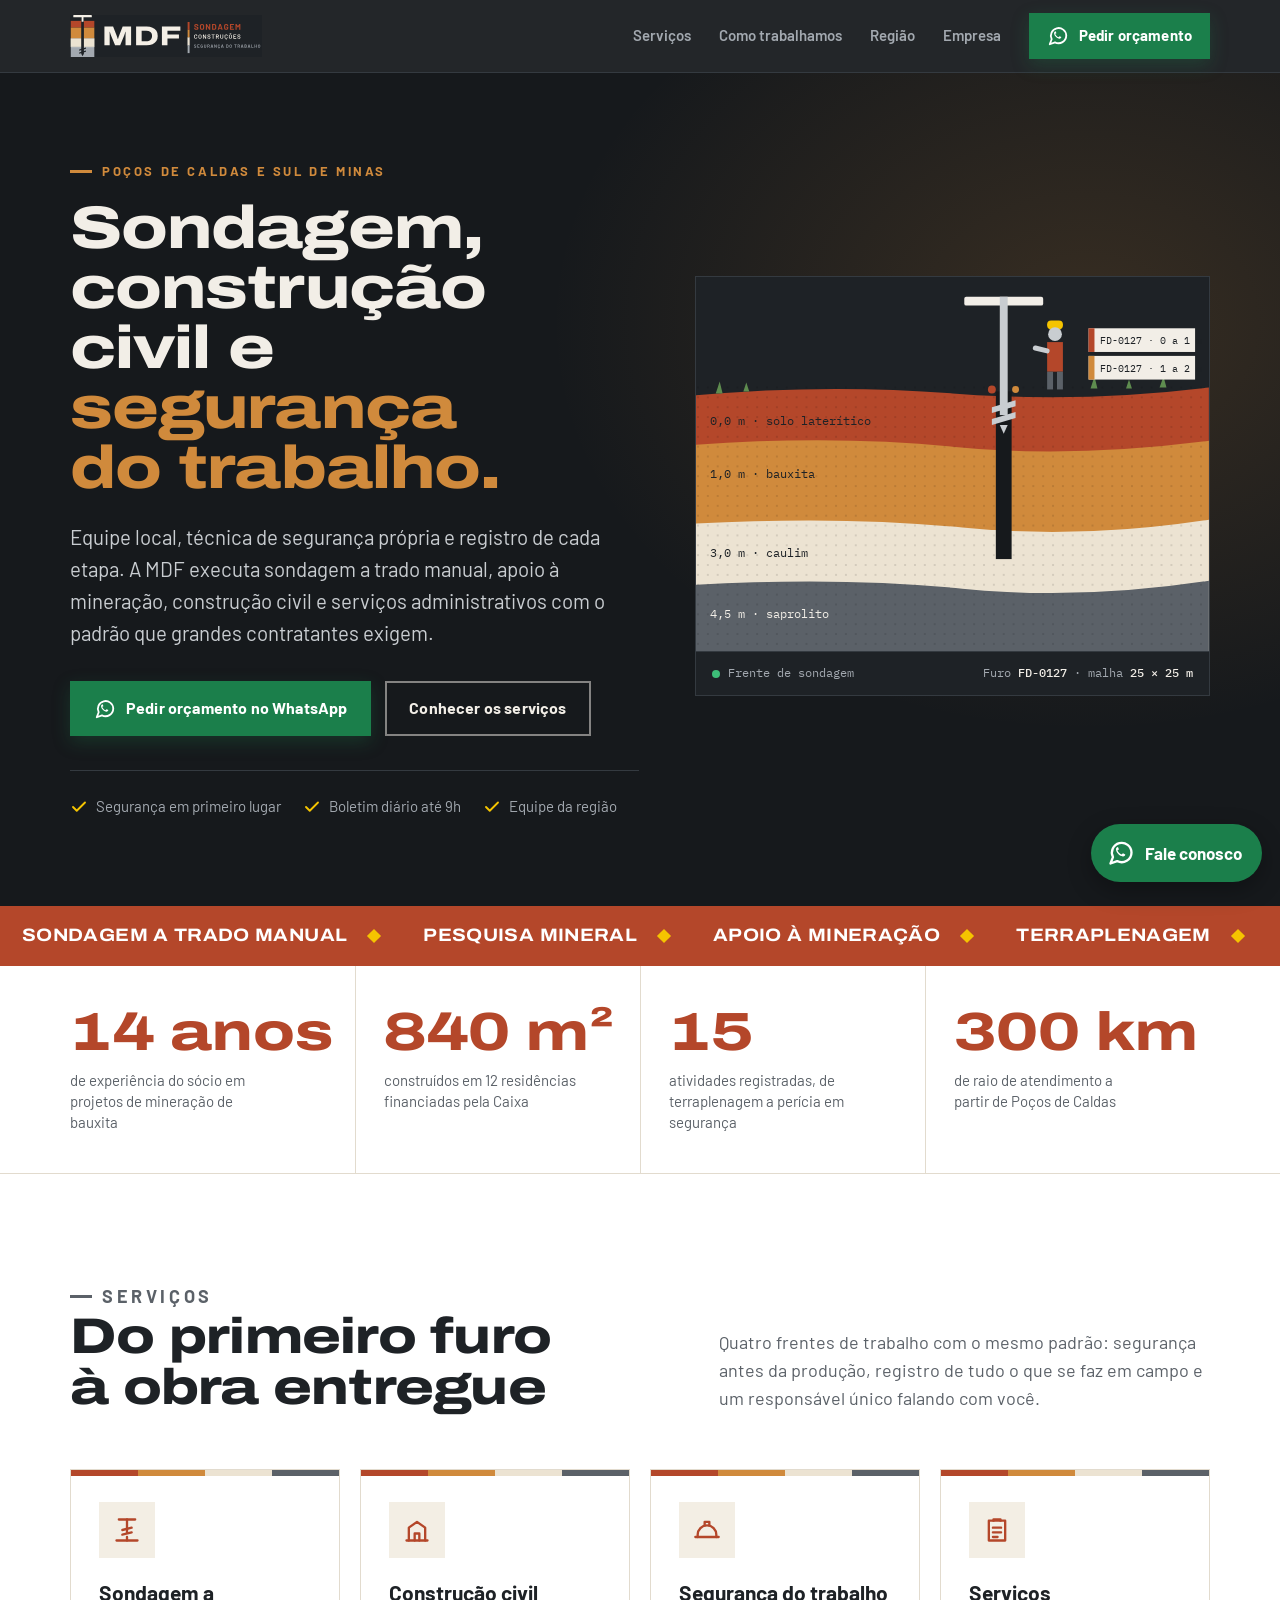
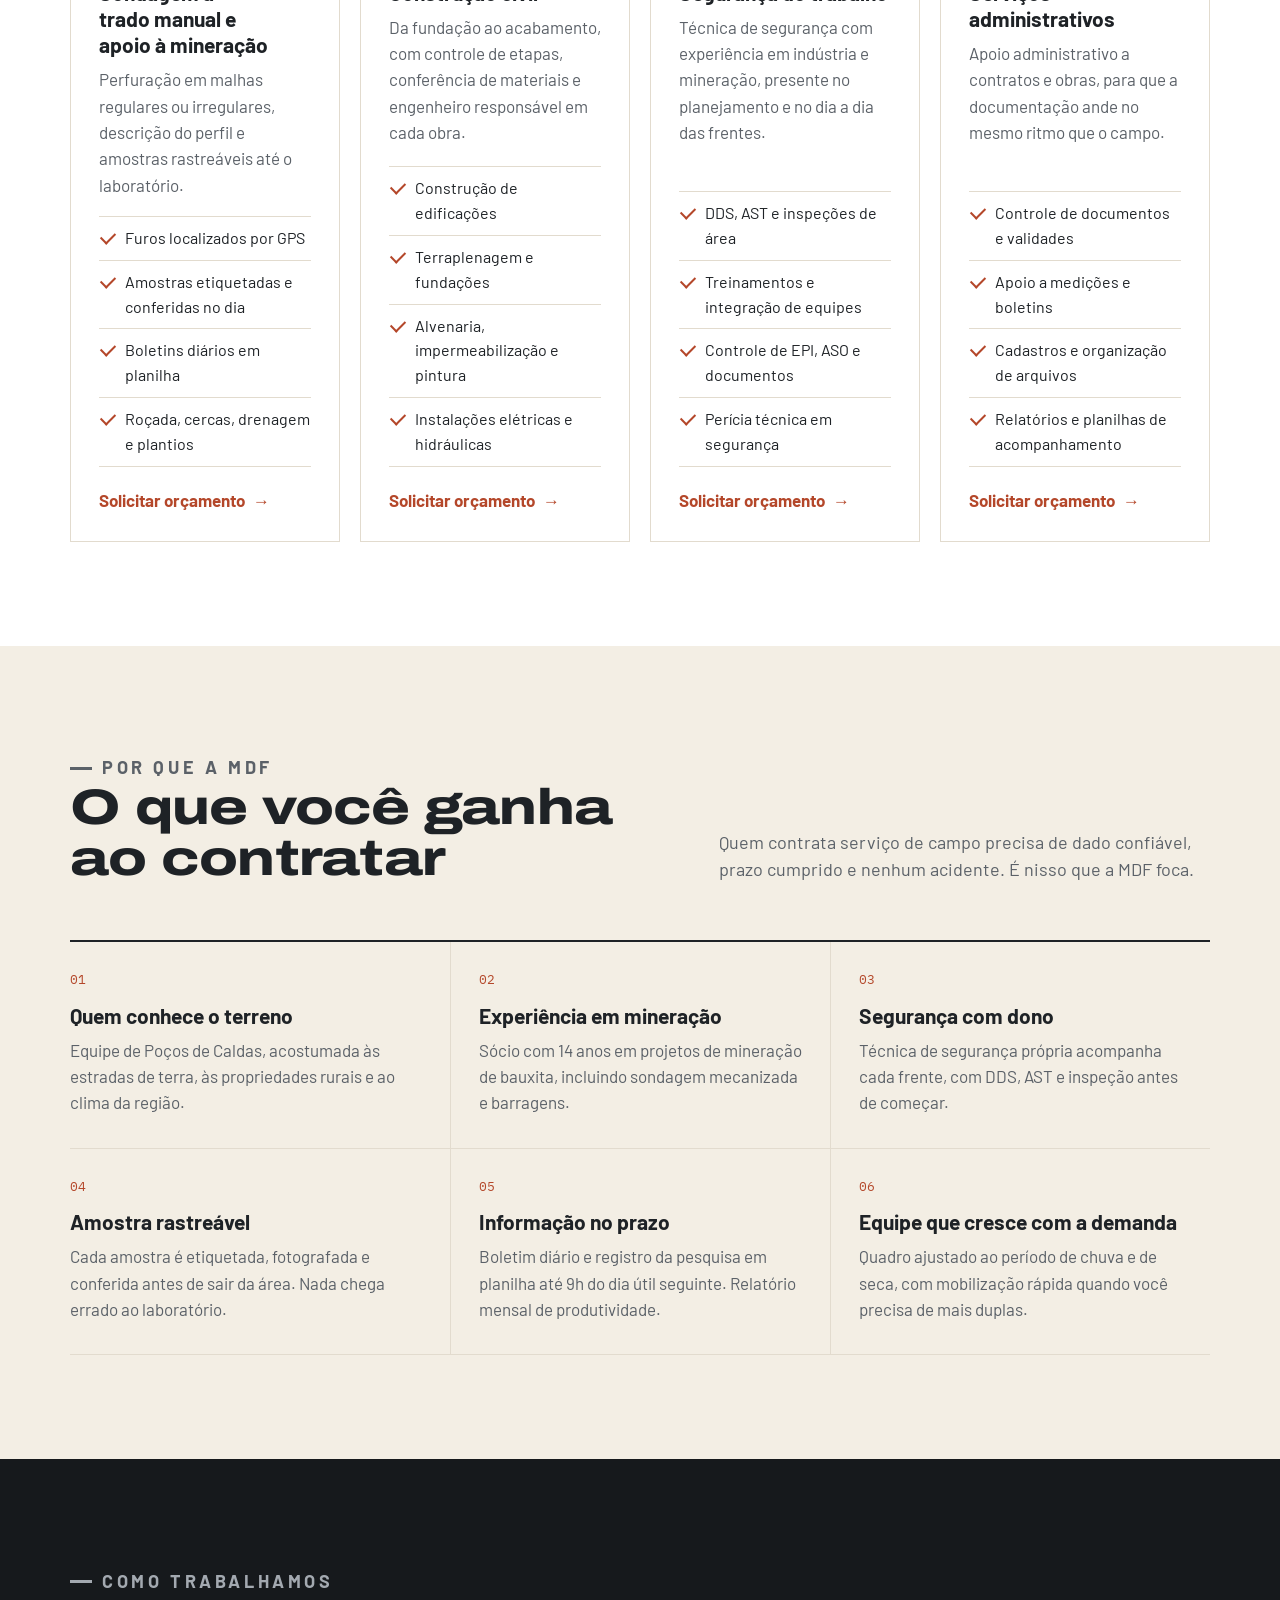
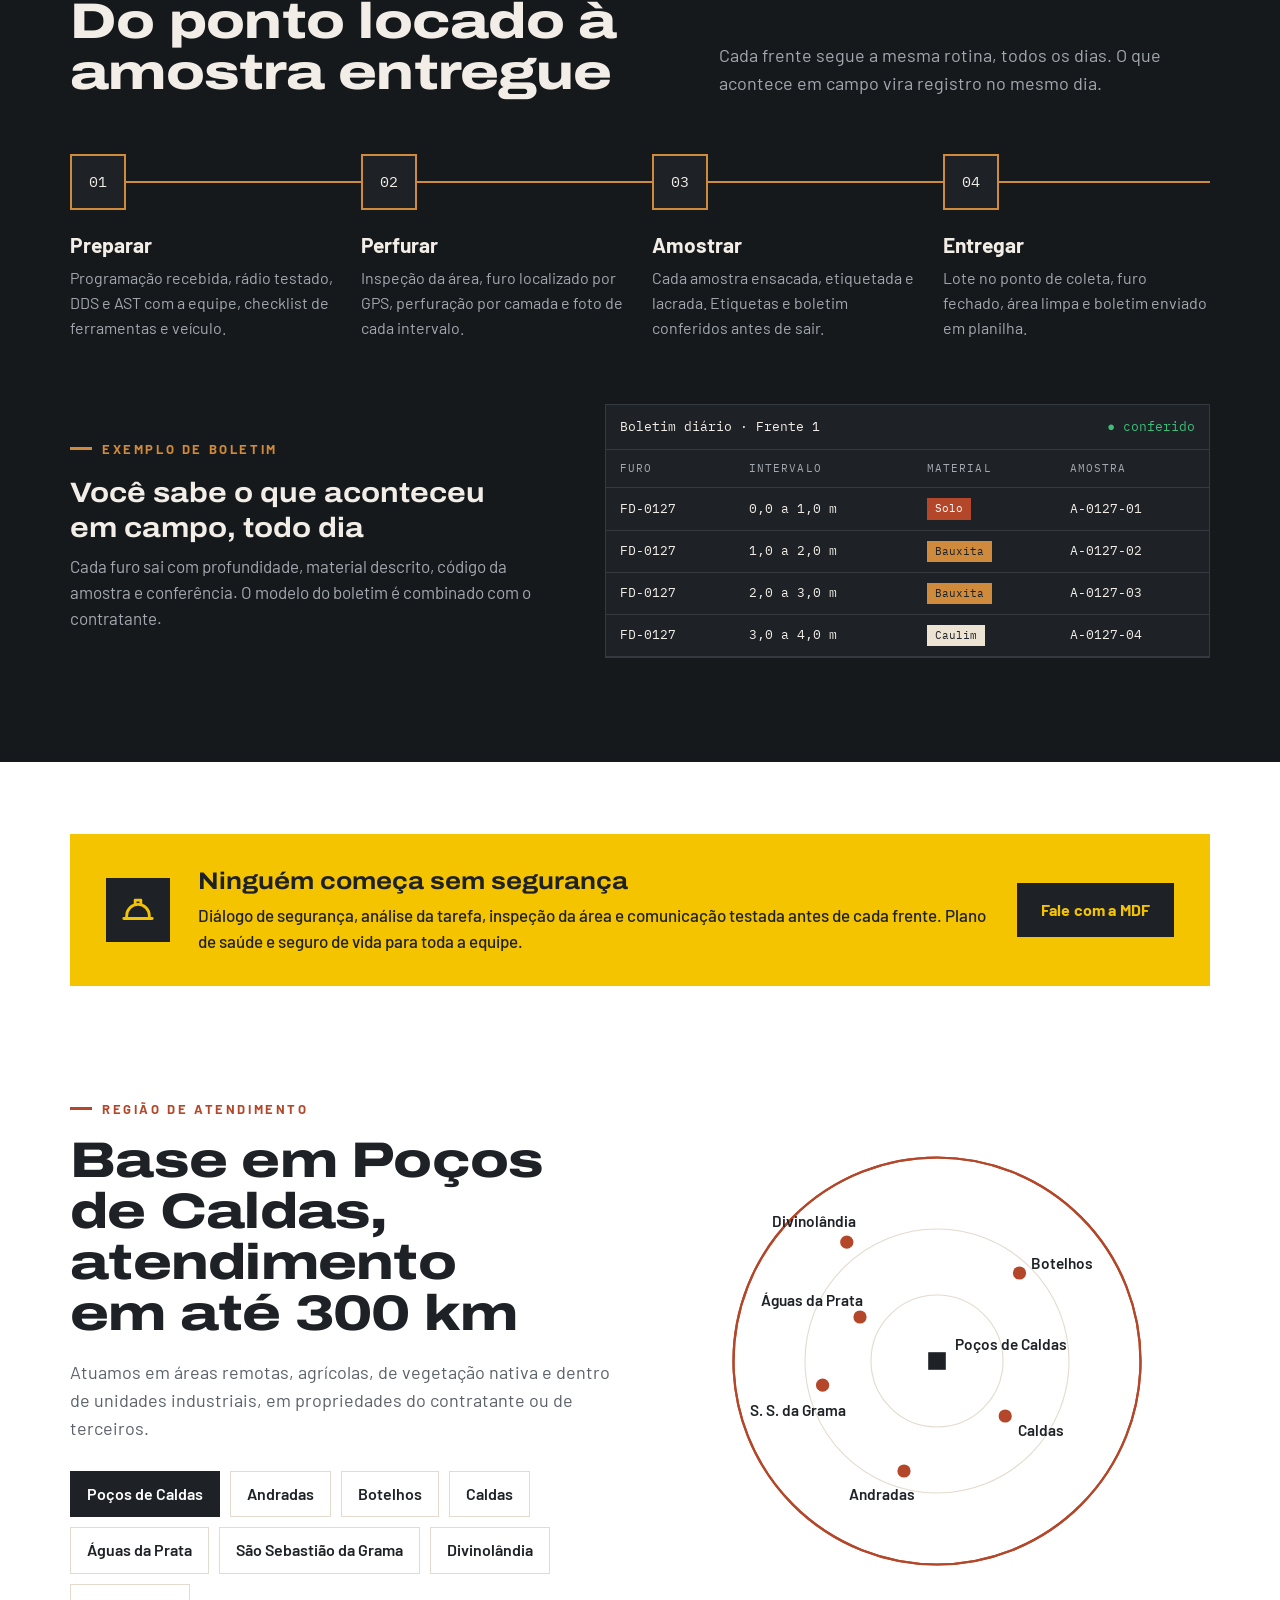
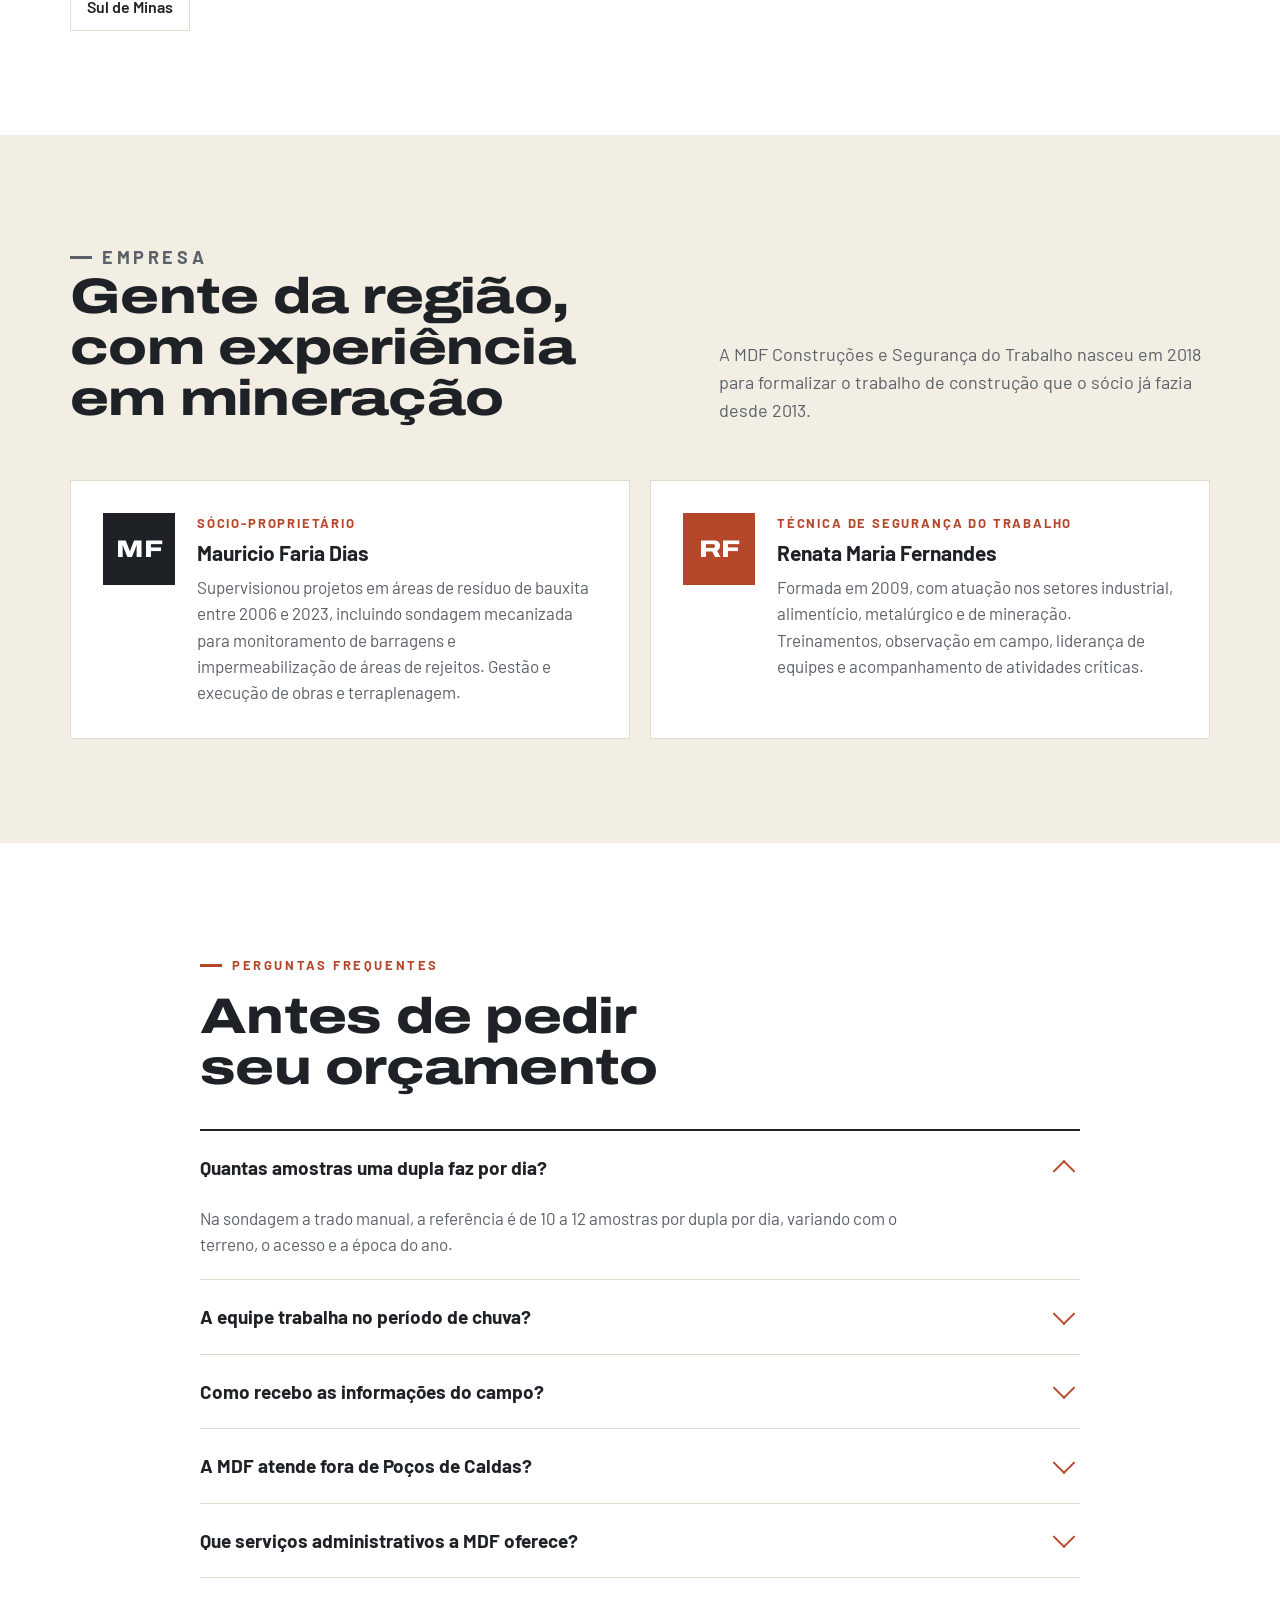
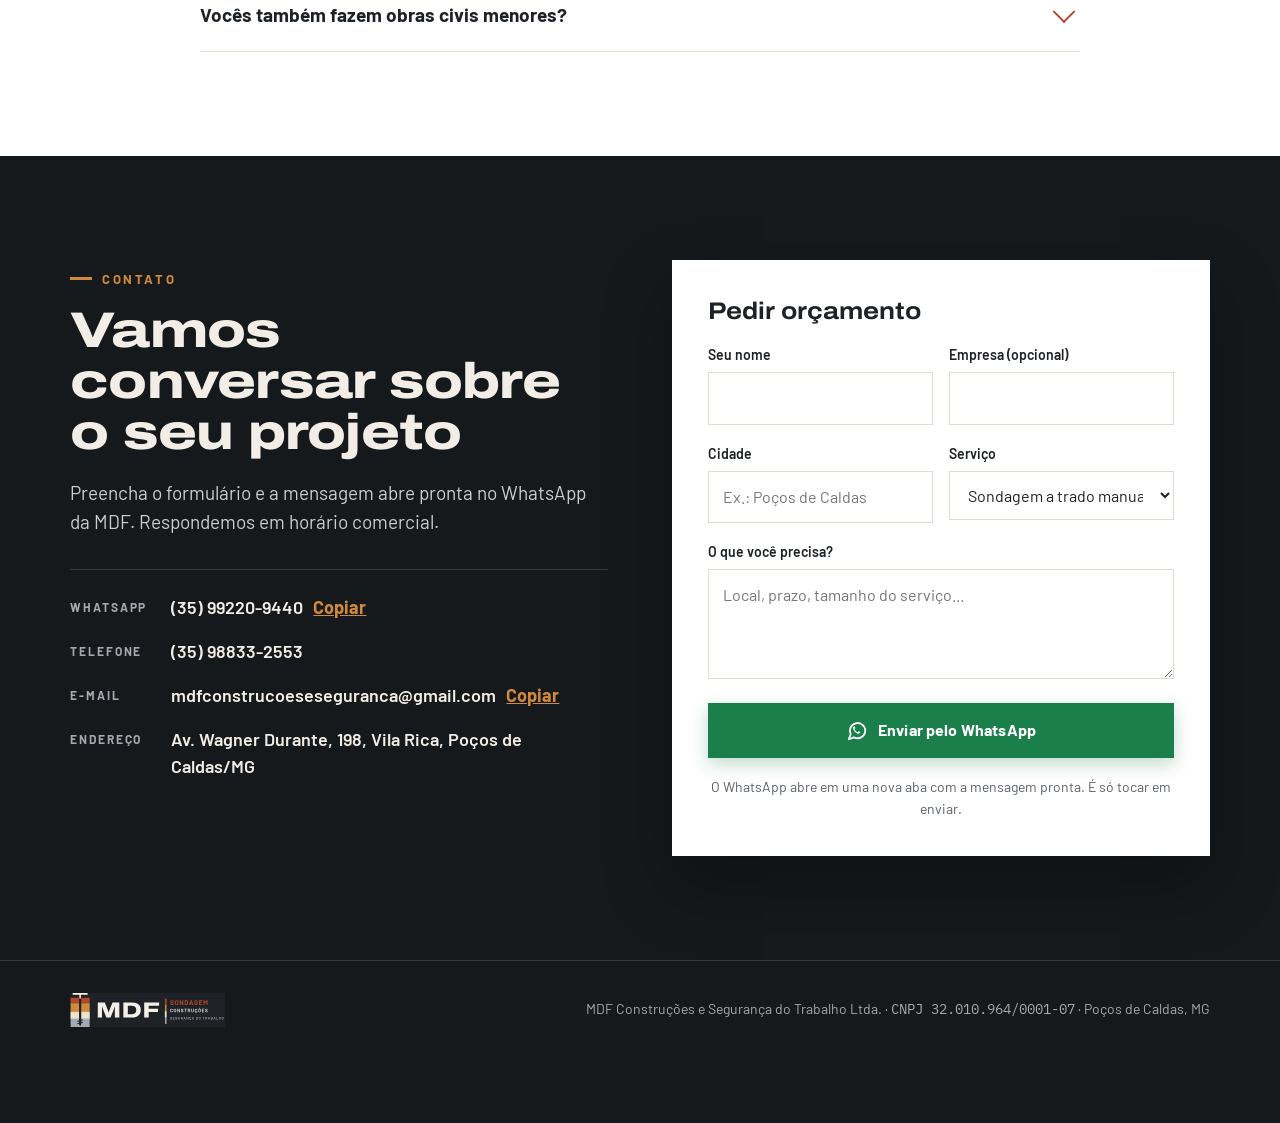
==== commit 91685e1a: "Add files via upload" ====
--- a/index.html
+++ b/index.html
@@ -1 +1 @@
-<!doctype html> <html lang="pt-BR"> <head> <meta charset="utf-8"> <meta name="viewport" content="width=device-width,initial-scale=1,viewport-fit=cover"> <meta http-equiv="Content-Security-Policy" content="default-src 'none'; script-src 'self'; style-src 'self' 'unsafe-inline'; font-src 'self'; img-src 'self' data:; manifest-src 'self'; connect-src 'none'; base-uri 'self'; form-action 'none'; object-src 'none'; upgrade-insecure-requests"> <meta name="referrer" content="strict-origin-when-cross-origin"> <title>MDF Construções | Sondagem, construção civil e segurança do trabalho em Poços de Caldas</title> <meta name="description" content="MDF Construções e Segurança do Trabalho: sondagem a trado manual, apoio à mineração, construção civil, segurança do trabalho e serviços administrativos em Poços de Caldas e Sul de Minas. Peça seu orçamento pelo WhatsApp."> <link rel="canonical" href="https://mdfconstrucoes.github.io/"> <meta name="theme-color" content="#16191C"> <meta name="format-detection" content="telephone=no"> <meta property="og:type" content="website"> <meta property="og:locale" content="pt_BR"> <meta property="og:site_name" content="MDF Construções"> <meta property="og:title" content="MDF Construções | Sondagem, construção civil e segurança do trabalho"> <meta property="og:description" content="Equipe local, técnica de segurança própria e registro de cada etapa. Poços de Caldas e Sul de Minas."> <meta property="og:url" content="https://mdfconstrucoes.github.io/"> <meta property="og:image" content="https://mdfconstrucoes.github.io/assets/img/og.png"> <meta property="og:image:width" content="1200"> <meta property="og:image:height" content="630"> <meta name="twitter:card" content="summary_large_image"> <link rel="icon" href="assets/img/favicon.svg" type="image/svg+xml"> <link rel="icon" href="favicon-32.png" sizes="32x32" type="image/png"> <link rel="apple-touch-icon" href="assets/img/apple-touch-icon.png"> <link rel="manifest" href="site.webmanifest"> <link rel="preload" href="assets/fonts/archivo-var.woff2" as="font" type="font/woff2" crossorigin> <link rel="preload" href="assets/fonts/barlow-400.woff2" as="font" type="font/woff2" crossorigin> <link rel="stylesheet" href="assets/css/site.css?v={V}"> <script src="assets/js/main.js?v={V}" defer="defer"></script> <script type="application/ld+json">{"@context": "https://schema.org", "@type": "GeneralContractor", "name": "MDF Construções e Segurança do Trabalho Ltda.", "alternateName": "MDF Construções", "url": "https://mdfconstrucoes.github.io/", "logo": "https://mdfconstrucoes.github.io/assets/img/apple-touch-icon.png", "image": "https://mdfconstrucoes.github.io/assets/img/og.png", "telephone": "+55-35-99220-9440", "email": "mdfconstrucoeseseguranca@gmail.com", "taxID": "32.010.964/0001-07", "foundingDate": "2018-11-13", "address": {"@type": "PostalAddress", "streetAddress": "Av. Wagner Durante, 198, Vila Rica", "addressLocality": "Poços de Caldas", "addressRegion": "MG", "addressCountry": "BR"}, "areaServed": ["Poços de Caldas", "Andradas", "Botelhos", "Caldas", "Águas da Prata", "São Sebastião da Grama", "Divinolândia", "Sul de Minas"], "knowsAbout": ["Sondagem a trado manual", "Pesquisa mineral", "Construção civil", "Terraplenagem", "Segurança do trabalho", "Serviços administrativos"]}</script> </head> <body> <a class="skip" href="#inicio">Pular para o conteúdo</a> <header> <div class="wrap"> <a class="brand" href="#inicio" aria-label="MDF Construções, início"><img src="assets/img/logo.svg" width="290" height="108" alt="MDF Construções e Segurança do Trabalho"></a> <nav class="main" aria-label="Principal"> <a href="#servicos">Serviços</a> <a href="#como-trabalhamos">Como trabalhamos</a> <a href="#regiao">Região</a> <a href="#empresa">Empresa</a> <a class="btn btn-wa wa-link" href="https://wa.me/5535992209440" target="_blank" rel="noopener noreferrer"><svg viewBox="0 0 24 24" fill="none" stroke="currentColor" stroke-width="2" stroke-linecap="round" stroke-linejoin="round" aria-hidden="true"><path d="M21 11.5a8.4 8.4 0 0 1-12.3 7.4L3 21l2.1-5.5A8.4 8.4 0 1 1 21 11.5z"/><path d="M9 9.5c.3 1.6 1.9 3.3 3.5 3.8l1.2-1 2 .9c-.2 1-1 1.8-2.1 1.7-2.9-.3-5.6-3-5.9-5.9-.1-1.1.7-1.9 1.7-2.1l.9 2z" fill="currentColor" stroke="none"/></svg>Pedir orçamento</a> </nav> <button class="menu-btn" id="menu-btn" type="button" aria-label="Abrir menu" aria-expanded="false" aria-controls="mobile-nav"><span></span><span></span><span></span></button> </div> </header> <div class="mobile-nav" id="mobile-nav"> <a class="l" href="#servicos">Serviços</a> <a class="l" href="#como-trabalhamos">Como trabalhamos</a> <a class="l" href="#regiao">Região</a> <a class="l" href="#empresa">Empresa</a> <a class="l" href="#contato">Contato</a> <a class="btn btn-wa wa-link" href="https://wa.me/5535992209440" target="_blank" rel="noopener noreferrer"><svg viewBox="0 0 24 24" fill="none" stroke="currentColor" stroke-width="2" stroke-linecap="round" stroke-linejoin="round" aria-hidden="true"><path d="M21 11.5a8.4 8.4 0 0 1-12.3 7.4L3 21l2.1-5.5A8.4 8.4 0 1 1 21 11.5z"/><path d="M9 9.5c.3 1.6 1.9 3.3 3.5 3.8l1.2-1 2 .9c-.2 1-1 1.8-2.1 1.7-2.9-.3-5.6-3-5.9-5.9-.1-1.1.7-1.9 1.7-2.1l.9 2z" fill="currentColor" stroke="none"/></svg>Falar no WhatsApp</a> </div> <main id="inicio"> <section class="hero"> <div class="wrap"> <div> <p class="kicker hero-word" style="color:var(--bxt)">Poços de Caldas e Sul de Minas</p> <h1 class="hero-word d2">Sondagem, construção civil e <em>segurança do trabalho.</em></h1> <p class="lead hero-word d4">Equipe local, técnica de segurança própria e registro de cada etapa. A MDF executa sondagem a trado manual, apoio à mineração, construção civil e serviços administrativos com o padrão que grandes contratantes exigem.</p> <div class="cta hero-word d4"> <a class="btn btn-wa wa-link" href="https://wa.me/5535992209440" target="_blank" rel="noopener noreferrer"><svg viewBox="0 0 24 24" fill="none" stroke="currentColor" stroke-width="2" stroke-linecap="round" stroke-linejoin="round" aria-hidden="true"><path d="M21 11.5a8.4 8.4 0 0 1-12.3 7.4L3 21l2.1-5.5A8.4 8.4 0 1 1 21 11.5z"/><path d="M9 9.5c.3 1.6 1.9 3.3 3.5 3.8l1.2-1 2 .9c-.2 1-1 1.8-2.1 1.7-2.9-.3-5.6-3-5.9-5.9-.1-1.1.7-1.9 1.7-2.1l.9 2z" fill="currentColor" stroke="none"/></svg>Pedir orçamento no WhatsApp</a> <a class="btn btn-line" href="#servicos">Conhecer os serviços</a> </div> <div class="trust"> <span><svg viewBox="0 0 24 24" fill="none" stroke="currentColor" stroke-width="2.5" stroke-linecap="round" stroke-linejoin="round" aria-hidden="true"><path d="M20 6 9 17l-5-5"/></svg>Segurança em primeiro lugar</span> <span><svg viewBox="0 0 24 24" fill="none" stroke="currentColor" stroke-width="2.5" stroke-linecap="round" stroke-linejoin="round" aria-hidden="true"><path d="M20 6 9 17l-5-5"/></svg>Boletim diário até 9h</span> <span><svg viewBox="0 0 24 24" fill="none" stroke="currentColor" stroke-width="2.5" stroke-linecap="round" stroke-linejoin="round" aria-hidden="true"><path d="M20 6 9 17l-5-5"/></svg>Equipe da região</span> </div> </div> <div class="scene" role="img" aria-label="Animação de uma sondagem a trado manual atravessando as camadas do solo"> <svg viewBox="0 0 520 380" aria-hidden="true"> <defs><pattern id="dots" width="10" height="10" patternUnits="userSpaceOnUse"><circle cx="2" cy="2" r="1" fill="rgba(0,0,0,.14)"/></pattern></defs> <rect width="520" height="380" fill="#1E2226"/> <path d="M0 120 Q130 108 260 118 T520 112 V380 H0Z" fill="#B4472A"/> <path d="M0 170 Q140 160 260 172 T520 166 V380 H0Z" fill="#D08A3C"/> <path d="M0 250 Q150 242 270 254 T520 246 V380 H0Z" fill="#ECE3D2"/> <path d="M0 312 Q150 304 270 316 T520 308 V380 H0Z" fill="#5B6168"/> <rect y="110" width="520" height="270" fill="url(#dots)"/> <g fill="#5E8C4F"><path d="M20 118l4-12 3 12zM48 116l3-9 3 9zM400 113l4-12 3 12zM436 113l3-9 3 9zM470 112l4-11 3 11z"/></g> <g font-family="IBM Plex Mono, monospace" font-size="12" fill="#1E2226"> <text x="14" y="150">0,0 m · solo laterítico</text> <text x="14" y="204">1,0 m · bauxita</text> <text x="14" y="284">3,0 m · caulim</text> <text x="14" y="346" fill="#F2EEE7">4,5 m · saprolito</text> </g> <rect class="hole" x="304" y="116" width="16" height="170" fill="#16191C"/> <circle class="dust" style="--dx:-14px" cx="300" cy="114" r="4" fill="#B4472A"/> <circle class="dust e2" style="--dx:12px" cx="324" cy="114" r="3.5" fill="#D08A3C"/> <circle class="dust e3" style="--dx:-6px" cx="312" cy="112" r="3" fill="#B4472A"/> <g class="auger"> <rect class="handle" x="272" y="20" width="80" height="9" rx="2" fill="#F2EEE7"/> <rect x="308" y="20" width="8" height="120" fill="#C9CDD1"/> <g fill="#C9CDD1"><path d="M300 132 l24 -7 v6 l-24 7z"/><path d="M300 144 l24 -7 v6 l-24 7z"/><path d="M308 150 h8 l-4 9z"/></g> </g> <g> <rect x="356" y="44" width="16" height="9" rx="4" fill="#F5C400"/> <circle cx="364" cy="58" r="7" fill="#C9CDD1"/> <rect x="356" y="66" width="16" height="30" fill="#B4472A"/> <path d="M344 72 l12 3" stroke="#C9CDD1" stroke-width="5" stroke-linecap="round"/> <rect x="356" y="96" width="6" height="18" fill="#5B6168"/><rect x="366" y="96" width="6" height="18" fill="#5B6168"/> </g> <g font-family="IBM Plex Mono, monospace" font-size="10.5"> <g class="bag"><rect x="398" y="52" width="108" height="24" fill="#F2EEE7"/><rect x="398" y="52" width="6" height="24" fill="#B4472A"/><text x="410" y="68" fill="#1E2226">FD-0127 · 0 a 1 m</text></g> <g class="bag b2"><rect x="398" y="80" width="108" height="24" fill="#F2EEE7"/><rect x="398" y="80" width="6" height="24" fill="#D08A3C"/><text x="410" y="96" fill="#1E2226">FD-0127 · 1 a 2 m</text></g> </g> </svg> <div class="cap"><span class="live">Frente de sondagem</span><span>Furo <b>FD-0127</b> · malha <b>25 × 25 m</b></span></div> </div> </div> </section> <div class="ticker" aria-hidden="true"> <div class="track"> <span>Sondagem a trado manual</span><span>Pesquisa mineral</span><span>Apoio à mineração</span><span>Terraplenagem</span><span>Fundações</span><span>Construção civil</span><span>Segurança do trabalho</span><span>Serviços administrativos</span><span>Roçada e cercas</span><span>Drenagem</span><span>Apoio à topografia</span> <span>Sondagem a trado manual</span><span>Pesquisa mineral</span><span>Apoio à mineração</span><span>Terraplenagem</span><span>Fundações</span><span>Construção civil</span><span>Segurança do trabalho</span><span>Serviços administrativos</span><span>Roçada e cercas</span><span>Drenagem</span><span>Apoio à topografia</span> </div> </div> <div class="stats"> <div class="wrap"> <div class="stat"><b data-count="14" data-suffix=" anos">14 anos</b><span>de experiência do sócio em projetos de mineração de bauxita</span></div> <div class="stat"><b data-count="840" data-suffix=" m²">840 m²</b><span>construídos em 12 residências financiadas pela Caixa</span></div> <div class="stat"><b data-count="15">15</b><span>atividades registradas, de terraplenagem a perícia em segurança</span></div> <div class="stat"><b data-count="300" data-suffix=" km">300 km</b><span>de raio de atendimento a partir de Poços de Caldas</span></div> </div> </div> <section class="block" id="servicos"> <div class="wrap"> <div class="sec-head rv"> <div><p class="kicker">Serviços</p><h2>Do primeiro furo à obra entregue</h2></div> <p>Quatro frentes de trabalho com o mesmo padrão: segurança antes da produção, registro de tudo o que se faz em campo e um responsável único falando com você.</p> </div> <div class="svc"> <article class="card rv"> <div class="strata" aria-hidden="true"><i style="background:var(--lat)"></i><i style="background:var(--bxt)"></i><i style="background:var(--cau)"></i><i style="background:var(--roc)"></i></div> <div class="ico"><svg viewBox="0 0 24 24" fill="none" stroke="currentColor" stroke-width="2" stroke-linecap="round" stroke-linejoin="round" aria-hidden="true"><path d="M5 3h14"/><path d="M12 3v11"/><path d="m8 12 8-2M8 16l8-2"/><path d="M12 18v3"/><path d="M3 21h18"/></svg></div> <h3>Sondagem a trado manual e apoio à mineração</h3> <p>Perfuração em malhas regulares ou irregulares, descrição do perfil e amostras rastreáveis até o laboratório.</p> <ul><li>Furos localizados por GPS</li><li>Amostras etiquetadas e conferidas no dia</li><li>Boletins diários em planilha</li><li>Roçada, cercas, drenagem e plantios</li></ul> <a class="more wa-svc" data-svc="sondagem a trado manual" href="https://wa.me/5535992209440" target="_blank" rel="noopener noreferrer">Solicitar orçamento <span aria-hidden="true">→</span></a> </article> <article class="card rv"> <div class="strata" aria-hidden="true"><i style="background:var(--lat)"></i><i style="background:var(--bxt)"></i><i style="background:var(--cau)"></i><i style="background:var(--roc)"></i></div> <div class="ico"><svg viewBox="0 0 24 24" fill="none" stroke="currentColor" stroke-width="2" stroke-linecap="round" stroke-linejoin="round" aria-hidden="true"><path d="M3 21h18"/><path d="M5 21V10l7-5 7 5v11"/><path d="M10 21v-6h4v6"/></svg></div> <h3>Construção civil</h3> <p>Da fundação ao acabamento, com controle de etapas, conferência de materiais e engenheiro responsável em cada obra.</p> <ul><li>Construção de edificações</li><li>Terraplenagem e fundações</li><li>Alvenaria, impermeabilização e pintura</li><li>Instalações elétricas e hidráulicas</li></ul> <a class="more wa-svc" data-svc="construção civil" href="https://wa.me/5535992209440" target="_blank" rel="noopener noreferrer">Solicitar orçamento <span aria-hidden="true">→</span></a> </article> <article class="card rv"> <div class="strata" aria-hidden="true"><i style="background:var(--lat)"></i><i style="background:var(--bxt)"></i><i style="background:var(--cau)"></i><i style="background:var(--roc)"></i></div> <div class="ico"><svg viewBox="0 0 24 24" fill="none" stroke="currentColor" stroke-width="2" stroke-linecap="round" stroke-linejoin="round" aria-hidden="true"><path d="M2 18h20"/><path d="M4 18v-2a8 8 0 0 1 16 0v2"/><path d="M10 8V5h4v3"/></svg></div> <h3>Segurança do trabalho</h3> <p>Técnica de segurança com experiência em indústria e mineração, presente no planejamento e no dia a dia das frentes.</p> <ul><li>DDS, AST e inspeções de área</li><li>Treinamentos e integração de equipes</li><li>Controle de EPI, ASO e documentos</li><li>Perícia técnica em segurança</li></ul> <a class="more wa-svc" data-svc="segurança do trabalho" href="https://wa.me/5535992209440" target="_blank" rel="noopener noreferrer">Solicitar orçamento <span aria-hidden="true">→</span></a> </article> <article class="card rv"> <div class="strata" aria-hidden="true"><i style="background:var(--lat)"></i><i style="background:var(--bxt)"></i><i style="background:var(--cau)"></i><i style="background:var(--roc)"></i></div> <div class="ico"><svg viewBox="0 0 24 24" fill="none" stroke="currentColor" stroke-width="2" stroke-linecap="round" stroke-linejoin="round" aria-hidden="true"><rect x="5" y="4" width="14" height="17"/><path d="M9 4V3h6v1"/><path d="M8.5 10h7M8.5 14h7M8.5 18h4"/></svg></div> <h3>Serviços administrativos</h3> <p>Apoio administrativo a contratos e obras, para que a documentação ande no mesmo ritmo que o campo.</p> <ul><li>Controle de documentos e validades</li><li>Apoio a medições e boletins</li><li>Cadastros e organização de arquivos</li><li>Relatórios e planilhas de acompanhamento</li></ul> <a class="more wa-svc" data-svc="serviços administrativos" href="https://wa.me/5535992209440" target="_blank" rel="noopener noreferrer">Solicitar orçamento <span aria-hidden="true">→</span></a> </article> </div> </div> </section> <section class="block soft"> <div class="wrap"> <div class="sec-head rv"> <div><p class="kicker">Por que a MDF</p><h2>O que você ganha ao contratar</h2></div> <p>Quem contrata serviço de campo precisa de dado confiável, prazo cumprido e nenhum acidente. É nisso que a MDF foca.</p> </div> <div class="why rv"> <div><span class="n">01</span><h3>Quem conhece o terreno</h3><p>Equipe de Poços de Caldas, acostumada às estradas de terra, às propriedades rurais e ao clima da região.</p></div> <div><span class="n">02</span><h3>Experiência em mineração</h3><p>Sócio com 14 anos em projetos de mineração de bauxita, incluindo sondagem mecanizada e barragens.</p></div> <div><span class="n">03</span><h3>Segurança com dono</h3><p>Técnica de segurança própria acompanha cada frente, com DDS, AST e inspeção antes de começar.</p></div> <div><span class="n">04</span><h3>Amostra rastreável</h3><p>Cada amostra é etiquetada, fotografada e conferida antes de sair da área. Nada chega errado ao laboratório.</p></div> <div><span class="n">05</span><h3>Informação no prazo</h3><p>Boletim diário e registro da pesquisa em planilha até 9h do dia útil seguinte. Relatório mensal de produtividade.</p></div> <div><span class="n">06</span><h3>Equipe que cresce com a demanda</h3><p>Quadro ajustado ao período de chuva e de seca, com mobilização rápida quando você precisa de mais duplas.</p></div> </div> </div> </section> <section class="block dark" id="como-trabalhamos"> <div class="wrap"> <div class="sec-head rv"> <div><p class="kicker">Como trabalhamos</p><h2>Do ponto locado à amostra entregue</h2></div> <p>Cada frente segue a mesma rotina, todos os dias. O que acontece em campo vira registro no mesmo dia.</p> </div> <ol class="steps" id="steps"> <li><div class="dot">01</div><h3>Preparar</h3><p>Programação recebida, rádio testado, DDS e AST com a equipe, checklist de ferramentas e veículo.</p></li> <li><div class="dot">02</div><h3>Perfurar</h3><p>Inspeção da área, furo localizado por GPS, perfuração por camada e foto de cada intervalo.</p></li> <li><div class="dot">03</div><h3>Amostrar</h3><p>Cada amostra ensacada, etiquetada e lacrada. Etiquetas e boletim conferidos antes de sair.</p></li> <li><div class="dot">04</div><h3>Entregar</h3><p>Lote no ponto de coleta, furo fechado, área limpa e boletim enviado em planilha.</p></li> </ol> <div class="boletim rv"> <div> <p class="kicker">Exemplo de boletim</p> <h3 style="font-family:var(--display);font-stretch:112%;font-size:28px">Você sabe o que aconteceu em campo, todo dia</h3> <p style="color:var(--night-mut);margin:0">Cada furo sai com profundidade, material descrito, código da amostra e conferência. O modelo do boletim é combinado com o contratante.</p> </div> <div class="sheet" role="region" aria-label="Exemplo de boletim diário" tabindex="0"> <div class="head"><span>Boletim diário · Frente 1</span><span class="ok">● conferido</span></div> <table> <tr><th>Furo</th><th>Intervalo</th><th>Material</th><th>Amostra</th></tr> <tr><td>FD-0127</td><td>0,0 a 1,0 m</td><td><span class="tag t-lat">Solo</span></td><td>A-0127-01</td></tr> <tr><td>FD-0127</td><td>1,0 a 2,0 m</td><td><span class="tag t-bxt">Bauxita</span></td><td>A-0127-02</td></tr> <tr><td>FD-0127</td><td>2,0 a 3,0 m</td><td><span class="tag t-bxt">Bauxita</span></td><td>A-0127-03</td></tr> <tr><td>FD-0127</td><td>3,0 a 4,0 m</td><td><span class="tag t-cau">Caulim</span></td><td>A-0127-04</td></tr> </table> </div> </div> </div> </section> <section class="block" style="padding-block:72px 0"> <div class="wrap"> <div class="safety rv"> <div class="ico"><svg viewBox="0 0 24 24" fill="none" stroke="currentColor" stroke-width="2" stroke-linecap="round" stroke-linejoin="round" aria-hidden="true"><path d="M2 18h20"/><path d="M4 18v-2a8 8 0 0 1 16 0v2"/><path d="M10 8V5h4v3"/></svg></div> <div><h3>Ninguém começa sem segurança</h3><p>Diálogo de segurança, análise da tarefa, inspeção da área e comunicação testada antes de cada frente. Plano de saúde e seguro de vida para toda a equipe.</p></div> <a class="btn wa-link" href="https://wa.me/5535992209440" target="_blank" rel="noopener noreferrer">Fale com a MDF</a> </div> </div> </section> <section class="block" id="regiao"> <div class="wrap region"> <div class="rv"> <p class="kicker">Região de atendimento</p> <h2>Base em Poços de Caldas, atendimento em até 300 km</h2> <p style="color:var(--muted);font-size:18px;margin:20px 0 28px">Atuamos em áreas remotas, agrícolas, de vegetação nativa e dentro de unidades industriais, em propriedades do contratante ou de terceiros.</p> <div class="chips"> <span class="base">Poços de Caldas</span><span>Andradas</span><span>Botelhos</span><span>Caldas</span><span>Águas da Prata</span><span>São Sebastião da Grama</span><span>Divinolândia</span><span>Sul de Minas</span> </div> </div> <div class="radar rv" aria-hidden="true"> <svg viewBox="0 0 400 400"> <circle class="ring" cx="200" cy="200" r="60"/><circle class="ring" cx="200" cy="200" r="120"/><circle class="ring" cx="200" cy="200" r="185"/> <circle class="pulse" cx="200" cy="200" r="185"/><circle class="pulse p2" cx="200" cy="200" r="185"/> <rect class="home" x="192" y="192" width="16" height="16"/> <text x="216" y="190">Poços de Caldas</text> <circle class="pt" cx="170" cy="300" r="6"/><text x="120" y="326">Andradas</text> <circle class="pt" cx="275" cy="120" r="6"/><text x="285" y="116">Botelhos</text> <circle class="pt" cx="262" cy="250" r="6"/><text x="274" y="268">Caldas</text> <circle class="pt" cx="130" cy="160" r="6"/><text x="40" y="150">Águas da Prata</text> <circle class="pt" cx="96" cy="222" r="6"/><text x="30" y="250">S. S. da Grama</text> <circle class="pt" cx="118" cy="92" r="6"/><text x="50" y="78">Divinolândia</text> </svg> </div> </div> </section> <section class="block soft" id="empresa"> <div class="wrap"> <div class="sec-head rv"> <div><p class="kicker">Empresa</p><h2>Gente da região, com experiência em mineração</h2></div> <p>A MDF Construções e Segurança do Trabalho nasceu em 2018 para formalizar o trabalho de construção que o sócio já fazia desde 2013.</p> </div> <div class="team"> <div class="person rv"><div class="avatar" aria-hidden="true">MF</div><div><p class="role">Sócio-proprietário</p><h3>Mauricio Faria Dias</h3><p>Supervisionou projetos em áreas de resíduo de bauxita entre 2006 e 2023, incluindo sondagem mecanizada para monitoramento de barragens e impermeabilização de áreas de rejeitos. Gestão e execução de obras e terraplenagem.</p></div></div> <div class="person rv"><div class="avatar" aria-hidden="true" style="background:var(--lat);color:var(--on-lat)">RF</div><div><p class="role">Técnica de Segurança do Trabalho</p><h3>Renata Maria Fernandes</h3><p>Formada em 2009, com atuação nos setores industrial, alimentício, metalúrgico e de mineração. Treinamentos, observação em campo, liderança de equipes e acompanhamento de atividades críticas.</p></div></div> </div> </div> </section> <section class="block"> <div class="wrap" style="max-width:920px"> <div class="rv" style="margin-bottom:36px"><p class="kicker">Perguntas frequentes</p><h2>Antes de pedir seu orçamento</h2></div> <div class="faq rv"> <details open><summary>Quantas amostras uma dupla faz por dia?</summary><p>Na sondagem a trado manual, a referência é de 10 a 12 amostras por dupla por dia, variando com o terreno, o acesso e a época do ano.</p></details> <details><summary>A equipe trabalha no período de chuva?</summary><p>Sim. De meados de outubro a meados de março a produtividade cai por causa do acesso, e o quadro é ajustado. Em dias sem condição de sondagem, a equipe executa serviços de apoio, como roçada, cercas, drenagem e plantios.</p></details> <details><summary>Como recebo as informações do campo?</summary><p>Coordenadas da frente ao chegar na área, boletim diário e registro da pesquisa em planilha até 9h do dia útil seguinte, fotos de conferência das amostras e relatório mensal de produtividade.</p></details> <details><summary>A MDF atende fora de Poços de Caldas?</summary><p>Sim, em um raio de até 300 km, incluindo Andradas, Botelhos, Caldas, Águas da Prata, São Sebastião da Grama e Divinolândia.</p></details> <details><summary>Que serviços administrativos a MDF oferece?</summary><p>Apoio a contratos e obras: controle de documentos e validades de funcionários, apoio a medições e boletins, cadastros, organização de arquivos e relatórios de acompanhamento.</p></details> <details><summary>Vocês também fazem obras civis menores?</summary><p>Sim. Construção de casas, reformas, terraplenagem, fundações, alvenaria, impermeabilização e instalações. Fale com a gente pelo WhatsApp e conte o que precisa.</p></details> </div> </div> </section> <section class="block contact" id="contato"> <div class="wrap"> <div class="rv"> <p class="kicker" style="color:var(--bxt)">Contato</p> <h2>Vamos conversar sobre o seu projeto</h2> <p class="lead">Preencha o formulário e a mensagem abre pronta no WhatsApp da MDF. Respondemos em horário comercial.</p> <dl> <dt>WhatsApp</dt><dd><span>(35) 99220-9440</span><button class="copy" type="button" data-copy="+55 35 99220-9440">Copiar</button></dd> <dt>Telefone</dt><dd>(35) 98833-2553</dd> <dt>E-mail</dt><dd><span>mdfconstrucoeseseguranca@gmail.com</span><button class="copy" type="button" data-copy="mdfconstrucoeseseguranca@gmail.com">Copiar</button></dd> <dt>Endereço</dt><dd>Av. Wagner Durante, 198, Vila Rica, Poços de Caldas/MG</dd> </dl> </div> <form id="f" novalidate class="rv"> <h3>Pedir orçamento</h3> <div class="row2"> <div><label for="nome">Seu nome</label><input id="nome" name="nome" autocomplete="name" required></div> <div><label for="empresa">Empresa (opcional)</label><input id="empresa" name="empresa" autocomplete="organization"></div> </div> <div class="row2"> <div><label for="cidade">Cidade</label><input id="cidade" name="cidade" autocomplete="address-level2" placeholder="Ex.: Poços de Caldas"></div> <div><label for="servico">Serviço</label> <select id="servico" name="servico"> <option>Sondagem a trado manual</option> <option>Apoio à mineração</option> <option>Construção civil</option> <option>Segurança do trabalho</option> <option>Serviços administrativos</option> <option>Outro assunto</option> </select></div> </div> <div><label for="msg">O que você precisa?</label><textarea id="msg" name="msg" placeholder="Local, prazo, tamanho do serviço..."></textarea></div> <p class="err" id="err" hidden>Informe seu nome para montarmos a mensagem.</p> <a class="btn btn-wa" id="send" href="https://wa.me/5535992209440" target="_blank" rel="noopener noreferrer"><svg viewBox="0 0 24 24" fill="none" stroke="currentColor" stroke-width="2" stroke-linecap="round" stroke-linejoin="round" aria-hidden="true"><path d="M21 11.5a8.4 8.4 0 0 1-12.3 7.4L3 21l2.1-5.5A8.4 8.4 0 1 1 21 11.5z"/><path d="M9 9.5c.3 1.6 1.9 3.3 3.5 3.8l1.2-1 2 .9c-.2 1-1 1.8-2.1 1.7-2.9-.3-5.6-3-5.9-5.9-.1-1.1.7-1.9 1.7-2.1l.9 2z" fill="currentColor" stroke="none"/></svg>Enviar pelo WhatsApp</a> <p class="hint">O WhatsApp abre em uma nova aba com a mensagem pronta. É só tocar em enviar.</p> </form> </div> </section> </main> <footer> <div class="wrap"> <img src="assets/img/logo.svg" width="290" height="108" alt="MDF Construções" loading="lazy"> <span>MDF Construções e Segurança do Trabalho Ltda. · <span class="mono">CNPJ 32.010.964/0001-07</span> · Poços de Caldas, MG</span> </div> </footer> <a class="fab wa-link" href="https://wa.me/5535992209440" target="_blank" rel="noopener noreferrer" aria-label="Falar com a MDF no WhatsApp"><svg viewBox="0 0 24 24" fill="none" stroke="currentColor" stroke-width="2" stroke-linecap="round" stroke-linejoin="round" aria-hidden="true"><path d="M21 11.5a8.4 8.4 0 0 1-12.3 7.4L3 21l2.1-5.5A8.4 8.4 0 1 1 21 11.5z"/><path d="M9 9.5c.3 1.6 1.9 3.3 3.5 3.8l1.2-1 2 .9c-.2 1-1 1.8-2.1 1.7-2.9-.3-5.6-3-5.9-5.9-.1-1.1.7-1.9 1.7-2.1l.9 2z" fill="currentColor" stroke="none"/></svg><span>Fale conosco</span></a> </body> </html> +<!doctype html> <html lang="pt-BR"> <head> <meta charset="utf-8"> <meta name="viewport" content="width=device-width,initial-scale=1,viewport-fit=cover"> <meta http-equiv="Content-Security-Policy" content="default-src 'none'; script-src 'self'; style-src 'self' 'unsafe-inline'; font-src 'self'; img-src 'self' data:; manifest-src 'self'; connect-src 'none'; base-uri 'self'; form-action 'none'; object-src 'none'; upgrade-insecure-requests"> <meta name="referrer" content="strict-origin-when-cross-origin"> <title>MDF Construções | Sondagem, construção civil e segurança do trabalho em Poços de Caldas</title> <meta name="description" content="MDF Construções e Segurança do Trabalho: sondagem a trado manual, apoio à mineração, construção civil, segurança do trabalho e serviços administrativos em Poços de Caldas e Sul de Minas. Peça seu orçamento pelo WhatsApp."> <link rel="canonical" href="https://mdfconstrucoes.github.io/"> <meta name="theme-color" content="#16191C"> <meta name="format-detection" content="telephone=no"> <meta property="og:type" content="website"> <meta property="og:locale" content="pt_BR"> <meta property="og:site_name" content="MDF Construções"> <meta property="og:title" content="MDF Construções | Sondagem, construção civil e segurança do trabalho"> <meta property="og:description" content="Equipe local, técnica de segurança própria e registro de cada etapa. Poços de Caldas e Sul de Minas."> <meta property="og:url" content="https://mdfconstrucoes.github.io/"> <meta property="og:image" content="https://mdfconstrucoes.github.io/assets/img/og.png"> <meta property="og:image:width" content="1200"> <meta property="og:image:height" content="630"> <meta name="twitter:card" content="summary_large_image"> <link rel="icon" href="assets/img/favicon.svg" type="image/svg+xml"> <link rel="icon" href="favicon-32.png" sizes="32x32" type="image/png"> <link rel="apple-touch-icon" href="assets/img/apple-touch-icon.png"> <link rel="manifest" href="site.webmanifest"> <link rel="preload" href="assets/fonts/archivo-var.woff2" as="font" type="font/woff2" crossorigin> <link rel="preload" href="assets/fonts/barlow-400.woff2" as="font" type="font/woff2" crossorigin> <link rel="stylesheet" href="assets/css/site.css?v={V}"> <script src="assets/js/main.js?v={V}" defer="defer"></script> <script type="application/ld+json">{"@context": "https://schema.org", "@type": "GeneralContractor", "name": "MDF Construções e Segurança do Trabalho Ltda.", "alternateName": "MDF Construções", "url": "https://mdfconstrucoes.github.io/", "logo": "https://mdfconstrucoes.github.io/assets/img/apple-touch-icon.png", "image": "https://mdfconstrucoes.github.io/assets/img/og.png", "telephone": "+55-35-99220-9440", "email": "mdfconstrucoeseseguranca@gmail.com", "taxID": "32.010.964/0001-07", "foundingDate": "2018-11-13", "address": {"@type": "PostalAddress", "streetAddress": "Av. Wagner Durante, 198, Vila Rica", "addressLocality": "Poços de Caldas", "addressRegion": "MG", "addressCountry": "BR"}, "areaServed": ["Poços de Caldas", "Andradas", "Botelhos", "Caldas", "Águas da Prata", "São Sebastião da Grama", "Divinolândia", "Sul de Minas"], "knowsAbout": ["Sondagem a trado manual", "Pesquisa mineral", "Construção civil", "Terraplenagem", "Segurança do trabalho", "Serviços administrativos"]}</script> </head> <body> <a class="skip" href="#inicio">Pular para o conteúdo</a> <header> <div class="wrap"> <a class="brand" href="#inicio" aria-label="MDF Construções, início"><img src="assets/img/logo.svg" width="493" height="108" alt="MDF Construções e Segurança do Trabalho"></a> <nav class="main" aria-label="Principal"> <a href="#servicos">Serviços</a> <a href="#como-trabalhamos">Como trabalhamos</a> <a href="#regiao">Região</a> <a href="#empresa">Empresa</a> <a class="btn btn-wa wa-link" href="https://wa.me/5535992209440" target="_blank" rel="noopener noreferrer"><svg viewBox="0 0 24 24" fill="none" stroke="currentColor" stroke-width="2" stroke-linecap="round" stroke-linejoin="round" aria-hidden="true"><path d="M21 11.5a8.4 8.4 0 0 1-12.3 7.4L3 21l2.1-5.5A8.4 8.4 0 1 1 21 11.5z"/><path d="M9 9.5c.3 1.6 1.9 3.3 3.5 3.8l1.2-1 2 .9c-.2 1-1 1.8-2.1 1.7-2.9-.3-5.6-3-5.9-5.9-.1-1.1.7-1.9 1.7-2.1l.9 2z" fill="currentColor" stroke="none"/></svg>Pedir orçamento</a> </nav> <button class="menu-btn" id="menu-btn" type="button" aria-label="Abrir menu" aria-expanded="false" aria-controls="mobile-nav"><span></span><span></span><span></span></button> </div> </header> <div class="mobile-nav" id="mobile-nav"> <a class="l" href="#servicos">Serviços</a> <a class="l" href="#como-trabalhamos">Como trabalhamos</a> <a class="l" href="#regiao">Região</a> <a class="l" href="#empresa">Empresa</a> <a class="l" href="#contato">Contato</a> <a class="btn btn-wa wa-link" href="https://wa.me/5535992209440" target="_blank" rel="noopener noreferrer"><svg viewBox="0 0 24 24" fill="none" stroke="currentColor" stroke-width="2" stroke-linecap="round" stroke-linejoin="round" aria-hidden="true"><path d="M21 11.5a8.4 8.4 0 0 1-12.3 7.4L3 21l2.1-5.5A8.4 8.4 0 1 1 21 11.5z"/><path d="M9 9.5c.3 1.6 1.9 3.3 3.5 3.8l1.2-1 2 .9c-.2 1-1 1.8-2.1 1.7-2.9-.3-5.6-3-5.9-5.9-.1-1.1.7-1.9 1.7-2.1l.9 2z" fill="currentColor" stroke="none"/></svg>Falar no WhatsApp</a> </div> <main id="inicio"> <section class="hero"> <div class="wrap"> <div> <p class="kicker hero-word" style="color:var(--bxt)">Poços de Caldas e Sul de Minas</p> <h1 class="hero-word d2">Sondagem, construção civil e <em>segurança do trabalho.</em></h1> <p class="lead hero-word d4">Equipe local, técnica de segurança própria e registro de cada etapa. A MDF executa sondagem a trado manual, apoio à mineração, construção civil e serviços administrativos com o padrão que grandes contratantes exigem.</p> <div class="cta hero-word d4"> <a class="btn btn-wa wa-link" href="https://wa.me/5535992209440" target="_blank" rel="noopener noreferrer"><svg viewBox="0 0 24 24" fill="none" stroke="currentColor" stroke-width="2" stroke-linecap="round" stroke-linejoin="round" aria-hidden="true"><path d="M21 11.5a8.4 8.4 0 0 1-12.3 7.4L3 21l2.1-5.5A8.4 8.4 0 1 1 21 11.5z"/><path d="M9 9.5c.3 1.6 1.9 3.3 3.5 3.8l1.2-1 2 .9c-.2 1-1 1.8-2.1 1.7-2.9-.3-5.6-3-5.9-5.9-.1-1.1.7-1.9 1.7-2.1l.9 2z" fill="currentColor" stroke="none"/></svg>Pedir orçamento no WhatsApp</a> <a class="btn btn-line" href="#servicos">Conhecer os serviços</a> </div> <div class="trust"> <span><svg viewBox="0 0 24 24" fill="none" stroke="currentColor" stroke-width="2.5" stroke-linecap="round" stroke-linejoin="round" aria-hidden="true"><path d="M20 6 9 17l-5-5"/></svg>Segurança em primeiro lugar</span> <span><svg viewBox="0 0 24 24" fill="none" stroke="currentColor" stroke-width="2.5" stroke-linecap="round" stroke-linejoin="round" aria-hidden="true"><path d="M20 6 9 17l-5-5"/></svg>Boletim diário até 9h</span> <span><svg viewBox="0 0 24 24" fill="none" stroke="currentColor" stroke-width="2.5" stroke-linecap="round" stroke-linejoin="round" aria-hidden="true"><path d="M20 6 9 17l-5-5"/></svg>Equipe da região</span> </div> </div> <div class="scene" role="img" aria-label="Animação de uma sondagem a trado manual atravessando as camadas do solo"> <svg viewBox="0 0 520 380" aria-hidden="true"> <defs><pattern id="dots" width="10" height="10" patternUnits="userSpaceOnUse"><circle cx="2" cy="2" r="1" fill="rgba(0,0,0,.14)"/></pattern></defs> <rect width="520" height="380" fill="#1E2226"/> <path d="M0 120 Q130 108 260 118 T520 112 V380 H0Z" fill="#B4472A"/> <path d="M0 170 Q140 160 260 172 T520 166 V380 H0Z" fill="#D08A3C"/> <path d="M0 250 Q150 242 270 254 T520 246 V380 H0Z" fill="#ECE3D2"/> <path d="M0 312 Q150 304 270 316 T520 308 V380 H0Z" fill="#5B6168"/> <rect y="110" width="520" height="270" fill="url(#dots)"/> <g fill="#5E8C4F"><path d="M20 118l4-12 3 12zM48 116l3-9 3 9zM400 113l4-12 3 12zM436 113l3-9 3 9zM470 112l4-11 3 11z"/></g> <g font-family="IBM Plex Mono, monospace" font-size="12" fill="#1E2226"> <text x="14" y="150">0,0 m · solo laterítico</text> <text x="14" y="204">1,0 m · bauxita</text> <text x="14" y="284">3,0 m · caulim</text> <text x="14" y="346" fill="#F2EEE7">4,5 m · saprolito</text> </g> <rect class="hole" x="304" y="116" width="16" height="170" fill="#16191C"/> <circle class="dust" style="--dx:-14px" cx="300" cy="114" r="4" fill="#B4472A"/> <circle class="dust e2" style="--dx:12px" cx="324" cy="114" r="3.5" fill="#D08A3C"/> <circle class="dust e3" style="--dx:-6px" cx="312" cy="112" r="3" fill="#B4472A"/> <g class="auger"> <rect class="handle" x="272" y="20" width="80" height="9" rx="2" fill="#F2EEE7"/> <rect x="308" y="20" width="8" height="120" fill="#C9CDD1"/> <g fill="#C9CDD1"><path d="M300 132 l24 -7 v6 l-24 7z"/><path d="M300 144 l24 -7 v6 l-24 7z"/><path d="M308 150 h8 l-4 9z"/></g> </g> <g> <rect x="356" y="44" width="16" height="9" rx="4" fill="#F5C400"/> <circle cx="364" cy="58" r="7" fill="#C9CDD1"/> <rect x="356" y="66" width="16" height="30" fill="#B4472A"/> <path d="M344 72 l12 3" stroke="#C9CDD1" stroke-width="5" stroke-linecap="round"/> <rect x="356" y="96" width="6" height="18" fill="#5B6168"/><rect x="366" y="96" width="6" height="18" fill="#5B6168"/> </g> <g font-family="IBM Plex Mono, monospace" font-size="10.5"> <g class="bag"><rect x="398" y="52" width="108" height="24" fill="#F2EEE7"/><rect x="398" y="52" width="6" height="24" fill="#B4472A"/><text x="410" y="68" fill="#1E2226">FD-0127 · 0 a 1 m</text></g> <g class="bag b2"><rect x="398" y="80" width="108" height="24" fill="#F2EEE7"/><rect x="398" y="80" width="6" height="24" fill="#D08A3C"/><text x="410" y="96" fill="#1E2226">FD-0127 · 1 a 2 m</text></g> </g> </svg> <div class="cap"><span class="live">Frente de sondagem</span><span>Furo <b>FD-0127</b> · malha <b>25 × 25 m</b></span></div> </div> </div> </section> <div class="ticker" aria-hidden="true"> <div class="track"> <span>Sondagem a trado manual</span><span>Pesquisa mineral</span><span>Apoio à mineração</span><span>Terraplenagem</span><span>Fundações</span><span>Construção civil</span><span>Segurança do trabalho</span><span>Serviços administrativos</span><span>Roçada e cercas</span><span>Drenagem</span><span>Apoio à topografia</span> <span>Sondagem a trado manual</span><span>Pesquisa mineral</span><span>Apoio à mineração</span><span>Terraplenagem</span><span>Fundações</span><span>Construção civil</span><span>Segurança do trabalho</span><span>Serviços administrativos</span><span>Roçada e cercas</span><span>Drenagem</span><span>Apoio à topografia</span> </div> </div> <div class="stats"> <div class="wrap"> <div class="stat"><b data-count="14" data-suffix=" anos">14 anos</b><span>de experiência do sócio em projetos de mineração de bauxita</span></div> <div class="stat"><b data-count="840" data-suffix=" m²">840 m²</b><span>construídos em 12 residências financiadas pela Caixa</span></div> <div class="stat"><b data-count="15">15</b><span>atividades registradas, de terraplenagem a perícia em segurança</span></div> <div class="stat"><b data-count="300" data-suffix=" km">300 km</b><span>de raio de atendimento a partir de Poços de Caldas</span></div> </div> </div> <section class="block" id="servicos"> <div class="wrap"> <div class="sec-head rv"> <div><p class="kicker">Serviços</p><h2>Do primeiro furo à obra entregue</h2></div> <p>Quatro frentes de trabalho com o mesmo padrão: segurança antes da produção, registro de tudo o que se faz em campo e um responsável único falando com você.</p> </div> <div class="svc"> <article class="card rv"> <div class="strata" aria-hidden="true"><i style="background:var(--lat)"></i><i style="background:var(--bxt)"></i><i style="background:var(--cau)"></i><i style="background:var(--roc)"></i></div> <div class="ico"><svg viewBox="0 0 24 24" fill="none" stroke="currentColor" stroke-width="2" stroke-linecap="round" stroke-linejoin="round" aria-hidden="true"><path d="M5 3h14"/><path d="M12 3v11"/><path d="m8 12 8-2M8 16l8-2"/><path d="M12 18v3"/><path d="M3 21h18"/></svg></div> <h3>Sondagem a trado manual e apoio à mineração</h3> <p>Perfuração em malhas regulares ou irregulares, descrição do perfil e amostras rastreáveis até o laboratório.</p> <ul><li>Furos localizados por GPS</li><li>Amostras etiquetadas e conferidas no dia</li><li>Boletins diários em planilha</li><li>Roçada, cercas, drenagem e plantios</li></ul> <a class="more wa-svc" data-svc="sondagem a trado manual" href="https://wa.me/5535992209440" target="_blank" rel="noopener noreferrer">Solicitar orçamento <span aria-hidden="true">→</span></a> </article> <article class="card rv"> <div class="strata" aria-hidden="true"><i style="background:var(--lat)"></i><i style="background:var(--bxt)"></i><i style="background:var(--cau)"></i><i style="background:var(--roc)"></i></div> <div class="ico"><svg viewBox="0 0 24 24" fill="none" stroke="currentColor" stroke-width="2" stroke-linecap="round" stroke-linejoin="round" aria-hidden="true"><path d="M3 21h18"/><path d="M5 21V10l7-5 7 5v11"/><path d="M10 21v-6h4v6"/></svg></div> <h3>Construção civil</h3> <p>Da fundação ao acabamento, com controle de etapas, conferência de materiais e engenheiro responsável em cada obra.</p> <ul><li>Construção de edificações</li><li>Terraplenagem e fundações</li><li>Alvenaria, impermeabilização e pintura</li><li>Instalações elétricas e hidráulicas</li></ul> <a class="more wa-svc" data-svc="construção civil" href="https://wa.me/5535992209440" target="_blank" rel="noopener noreferrer">Solicitar orçamento <span aria-hidden="true">→</span></a> </article> <article class="card rv"> <div class="strata" aria-hidden="true"><i style="background:var(--lat)"></i><i style="background:var(--bxt)"></i><i style="background:var(--cau)"></i><i style="background:var(--roc)"></i></div> <div class="ico"><svg viewBox="0 0 24 24" fill="none" stroke="currentColor" stroke-width="2" stroke-linecap="round" stroke-linejoin="round" aria-hidden="true"><path d="M2 18h20"/><path d="M4 18v-2a8 8 0 0 1 16 0v2"/><path d="M10 8V5h4v3"/></svg></div> <h3>Segurança do trabalho</h3> <p>Técnica de segurança com experiência em indústria e mineração, presente no planejamento e no dia a dia das frentes.</p> <ul><li>DDS, AST e inspeções de área</li><li>Treinamentos e integração de equipes</li><li>Controle de EPI, ASO e documentos</li><li>Perícia técnica em segurança</li></ul> <a class="more wa-svc" data-svc="segurança do trabalho" href="https://wa.me/5535992209440" target="_blank" rel="noopener noreferrer">Solicitar orçamento <span aria-hidden="true">→</span></a> </article> <article class="card rv"> <div class="strata" aria-hidden="true"><i style="background:var(--lat)"></i><i style="background:var(--bxt)"></i><i style="background:var(--cau)"></i><i style="background:var(--roc)"></i></div> <div class="ico"><svg viewBox="0 0 24 24" fill="none" stroke="currentColor" stroke-width="2" stroke-linecap="round" stroke-linejoin="round" aria-hidden="true"><rect x="5" y="4" width="14" height="17"/><path d="M9 4V3h6v1"/><path d="M8.5 10h7M8.5 14h7M8.5 18h4"/></svg></div> <h3>Serviços administrativos</h3> <p>Apoio administrativo a contratos e obras, para que a documentação ande no mesmo ritmo que o campo.</p> <ul><li>Controle de documentos e validades</li><li>Apoio a medições e boletins</li><li>Cadastros e organização de arquivos</li><li>Relatórios e planilhas de acompanhamento</li></ul> <a class="more wa-svc" data-svc="serviços administrativos" href="https://wa.me/5535992209440" target="_blank" rel="noopener noreferrer">Solicitar orçamento <span aria-hidden="true">→</span></a> </article> </div> </div> </section> <section class="block soft"> <div class="wrap"> <div class="sec-head rv"> <div><p class="kicker">Por que a MDF</p><h2>O que você ganha ao contratar</h2></div> <p>Quem contrata serviço de campo precisa de dado confiável, prazo cumprido e nenhum acidente. É nisso que a MDF foca.</p> </div> <div class="why rv"> <div><span class="n">01</span><h3>Quem conhece o terreno</h3><p>Equipe de Poços de Caldas, acostumada às estradas de terra, às propriedades rurais e ao clima da região.</p></div> <div><span class="n">02</span><h3>Experiência em mineração</h3><p>Sócio com 14 anos em projetos de mineração de bauxita, incluindo sondagem mecanizada e barragens.</p></div> <div><span class="n">03</span><h3>Segurança com dono</h3><p>Técnica de segurança própria acompanha cada frente, com DDS, AST e inspeção antes de começar.</p></div> <div><span class="n">04</span><h3>Amostra rastreável</h3><p>Cada amostra é etiquetada, fotografada e conferida antes de sair da área. Nada chega errado ao laboratório.</p></div> <div><span class="n">05</span><h3>Informação no prazo</h3><p>Boletim diário e registro da pesquisa em planilha até 9h do dia útil seguinte. Relatório mensal de produtividade.</p></div> <div><span class="n">06</span><h3>Equipe que cresce com a demanda</h3><p>Quadro ajustado ao período de chuva e de seca, com mobilização rápida quando você precisa de mais duplas.</p></div> </div> </div> </section> <section class="block dark" id="como-trabalhamos"> <div class="wrap"> <div class="sec-head rv"> <div><p class="kicker">Como trabalhamos</p><h2>Do ponto locado à amostra entregue</h2></div> <p>Cada frente segue a mesma rotina, todos os dias. O que acontece em campo vira registro no mesmo dia.</p> </div> <ol class="steps" id="steps"> <li><div class="dot">01</div><h3>Preparar</h3><p>Programação recebida, rádio testado, DDS e AST com a equipe, checklist de ferramentas e veículo.</p></li> <li><div class="dot">02</div><h3>Perfurar</h3><p>Inspeção da área, furo localizado por GPS, perfuração por camada e foto de cada intervalo.</p></li> <li><div class="dot">03</div><h3>Amostrar</h3><p>Cada amostra ensacada, etiquetada e lacrada. Etiquetas e boletim conferidos antes de sair.</p></li> <li><div class="dot">04</div><h3>Entregar</h3><p>Lote no ponto de coleta, furo fechado, área limpa e boletim enviado em planilha.</p></li> </ol> <div class="boletim rv"> <div> <p class="kicker">Exemplo de boletim</p> <h3 style="font-family:var(--display);font-stretch:112%;font-size:28px">Você sabe o que aconteceu em campo, todo dia</h3> <p style="color:var(--night-mut);margin:0">Cada furo sai com profundidade, material descrito, código da amostra e conferência. O modelo do boletim é combinado com o contratante.</p> </div> <div class="sheet" role="region" aria-label="Exemplo de boletim diário" tabindex="0"> <div class="head"><span>Boletim diário · Frente 1</span><span class="ok">● conferido</span></div> <table> <tr><th>Furo</th><th>Intervalo</th><th>Material</th><th>Amostra</th></tr> <tr><td>FD-0127</td><td>0,0 a 1,0 m</td><td><span class="tag t-lat">Solo</span></td><td>A-0127-01</td></tr> <tr><td>FD-0127</td><td>1,0 a 2,0 m</td><td><span class="tag t-bxt">Bauxita</span></td><td>A-0127-02</td></tr> <tr><td>FD-0127</td><td>2,0 a 3,0 m</td><td><span class="tag t-bxt">Bauxita</span></td><td>A-0127-03</td></tr> <tr><td>FD-0127</td><td>3,0 a 4,0 m</td><td><span class="tag t-cau">Caulim</span></td><td>A-0127-04</td></tr> </table> </div> </div> </div> </section> <section class="block" style="padding-block:72px 0"> <div class="wrap"> <div class="safety rv"> <div class="ico"><svg viewBox="0 0 24 24" fill="none" stroke="currentColor" stroke-width="2" stroke-linecap="round" stroke-linejoin="round" aria-hidden="true"><path d="M2 18h20"/><path d="M4 18v-2a8 8 0 0 1 16 0v2"/><path d="M10 8V5h4v3"/></svg></div> <div><h3>Ninguém começa sem segurança</h3><p>Diálogo de segurança, análise da tarefa, inspeção da área e comunicação testada antes de cada frente. Plano de saúde e seguro de vida para toda a equipe.</p></div> <a class="btn wa-link" href="https://wa.me/5535992209440" target="_blank" rel="noopener noreferrer">Fale com a MDF</a> </div> </div> </section> <section class="block" id="regiao"> <div class="wrap region"> <div class="rv"> <p class="kicker">Região de atendimento</p> <h2>Base em Poços de Caldas, atendimento em até 300 km</h2> <p style="color:var(--muted);font-size:18px;margin:20px 0 28px">Atuamos em áreas remotas, agrícolas, de vegetação nativa e dentro de unidades industriais, em propriedades do contratante ou de terceiros.</p> <div class="chips"> <span class="base">Poços de Caldas</span><span>Andradas</span><span>Botelhos</span><span>Caldas</span><span>Águas da Prata</span><span>São Sebastião da Grama</span><span>Divinolândia</span><span>Sul de Minas</span> </div> </div> <div class="radar rv" aria-hidden="true"> <svg viewBox="0 0 400 400"> <circle class="ring" cx="200" cy="200" r="60"/><circle class="ring" cx="200" cy="200" r="120"/><circle class="ring" cx="200" cy="200" r="185"/> <circle class="pulse" cx="200" cy="200" r="185"/><circle class="pulse p2" cx="200" cy="200" r="185"/> <rect class="home" x="192" y="192" width="16" height="16"/> <text x="216" y="190">Poços de Caldas</text> <circle class="pt" cx="170" cy="300" r="6"/><text x="120" y="326">Andradas</text> <circle class="pt" cx="275" cy="120" r="6"/><text x="285" y="116">Botelhos</text> <circle class="pt" cx="262" cy="250" r="6"/><text x="274" y="268">Caldas</text> <circle class="pt" cx="130" cy="160" r="6"/><text x="40" y="150">Águas da Prata</text> <circle class="pt" cx="96" cy="222" r="6"/><text x="30" y="250">S. S. da Grama</text> <circle class="pt" cx="118" cy="92" r="6"/><text x="50" y="78">Divinolândia</text> </svg> </div> </div> </section> <section class="block soft" id="empresa"> <div class="wrap"> <div class="sec-head rv"> <div><p class="kicker">Empresa</p><h2>Gente da região, com experiência em mineração</h2></div> <p>A MDF Construções e Segurança do Trabalho nasceu em 2018 para formalizar o trabalho de construção que o sócio já fazia desde 2013.</p> </div> <div class="team"> <div class="person rv"><div class="avatar" aria-hidden="true">MF</div><div><p class="role">Sócio-proprietário</p><h3>Mauricio Faria Dias</h3><p>Supervisionou projetos em áreas de resíduo de bauxita entre 2006 e 2023, incluindo sondagem mecanizada para monitoramento de barragens e impermeabilização de áreas de rejeitos. Gestão e execução de obras e terraplenagem.</p></div></div> <div class="person rv"><div class="avatar" aria-hidden="true" style="background:var(--lat);color:var(--on-lat)">RF</div><div><p class="role">Técnica de Segurança do Trabalho</p><h3>Renata Maria Fernandes</h3><p>Formada em 2009, com atuação nos setores industrial, alimentício, metalúrgico e de mineração. Treinamentos, observação em campo, liderança de equipes e acompanhamento de atividades críticas.</p></div></div> </div> </div> </section> <section class="block"> <div class="wrap" style="max-width:920px"> <div class="rv" style="margin-bottom:36px"><p class="kicker">Perguntas frequentes</p><h2>Antes de pedir seu orçamento</h2></div> <div class="faq rv"> <details open><summary>Quantas amostras uma dupla faz por dia?</summary><p>Na sondagem a trado manual, a referência é de 10 a 12 amostras por dupla por dia, variando com o terreno, o acesso e a época do ano.</p></details> <details><summary>A equipe trabalha no período de chuva?</summary><p>Sim. De meados de outubro a meados de março a produtividade cai por causa do acesso, e o quadro é ajustado. Em dias sem condição de sondagem, a equipe executa serviços de apoio, como roçada, cercas, drenagem e plantios.</p></details> <details><summary>Como recebo as informações do campo?</summary><p>Coordenadas da frente ao chegar na área, boletim diário e registro da pesquisa em planilha até 9h do dia útil seguinte, fotos de conferência das amostras e relatório mensal de produtividade.</p></details> <details><summary>A MDF atende fora de Poços de Caldas?</summary><p>Sim, em um raio de até 300 km, incluindo Andradas, Botelhos, Caldas, Águas da Prata, São Sebastião da Grama e Divinolândia.</p></details> <details><summary>Que serviços administrativos a MDF oferece?</summary><p>Apoio a contratos e obras: controle de documentos e validades de funcionários, apoio a medições e boletins, cadastros, organização de arquivos e relatórios de acompanhamento.</p></details> <details><summary>Vocês também fazem obras civis menores?</summary><p>Sim. Construção de casas, reformas, terraplenagem, fundações, alvenaria, impermeabilização e instalações. Fale com a gente pelo WhatsApp e conte o que precisa.</p></details> </div> </div> </section> <section class="block contact" id="contato"> <div class="wrap"> <div class="rv"> <p class="kicker" style="color:var(--bxt)">Contato</p> <h2>Vamos conversar sobre o seu projeto</h2> <p class="lead">Preencha o formulário e a mensagem abre pronta no WhatsApp da MDF. Respondemos em horário comercial.</p> <dl> <dt>WhatsApp</dt><dd><span>(35) 99220-9440</span><button class="copy" type="button" data-copy="+55 35 99220-9440">Copiar</button></dd> <dt>Telefone</dt><dd>(35) 98833-2553</dd> <dt>E-mail</dt><dd><span>mdfconstrucoeseseguranca@gmail.com</span><button class="copy" type="button" data-copy="mdfconstrucoeseseguranca@gmail.com">Copiar</button></dd> <dt>Endereço</dt><dd>Av. Wagner Durante, 198, Vila Rica, Poços de Caldas/MG</dd> </dl> </div> <form id="f" novalidate class="rv"> <h3>Pedir orçamento</h3> <div class="row2"> <div><label for="nome">Seu nome</label><input id="nome" name="nome" autocomplete="name" required></div> <div><label for="empresa">Empresa (opcional)</label><input id="empresa" name="empresa" autocomplete="organization"></div> </div> <div class="row2"> <div><label for="cidade">Cidade</label><input id="cidade" name="cidade" autocomplete="address-level2" placeholder="Ex.: Poços de Caldas"></div> <div><label for="servico">Serviço</label> <select id="servico" name="servico"> <option>Sondagem a trado manual</option> <option>Apoio à mineração</option> <option>Construção civil</option> <option>Segurança do trabalho</option> <option>Serviços administrativos</option> <option>Outro assunto</option> </select></div> </div> <div><label for="msg">O que você precisa?</label><textarea id="msg" name="msg" placeholder="Local, prazo, tamanho do serviço..."></textarea></div> <p class="err" id="err" hidden>Informe seu nome para montarmos a mensagem.</p> <a class="btn btn-wa" id="send" href="https://wa.me/5535992209440" target="_blank" rel="noopener noreferrer"><svg viewBox="0 0 24 24" fill="none" stroke="currentColor" stroke-width="2" stroke-linecap="round" stroke-linejoin="round" aria-hidden="true"><path d="M21 11.5a8.4 8.4 0 0 1-12.3 7.4L3 21l2.1-5.5A8.4 8.4 0 1 1 21 11.5z"/><path d="M9 9.5c.3 1.6 1.9 3.3 3.5 3.8l1.2-1 2 .9c-.2 1-1 1.8-2.1 1.7-2.9-.3-5.6-3-5.9-5.9-.1-1.1.7-1.9 1.7-2.1l.9 2z" fill="currentColor" stroke="none"/></svg>Enviar pelo WhatsApp</a> <p class="hint">O WhatsApp abre em uma nova aba com a mensagem pronta. É só tocar em enviar.</p> </form> </div> </section> </main> <footer> <div class="wrap"> <img src="assets/img/logo.svg" width="493" height="108" alt="MDF Construções" loading="lazy"> <span>MDF Construções e Segurança do Trabalho Ltda. · <span class="mono">CNPJ 32.010.964/0001-07</span> · Poços de Caldas, MG</span> </div> </footer> <a class="fab wa-link" href="https://wa.me/5535992209440" target="_blank" rel="noopener noreferrer" aria-label="Falar com a MDF no WhatsApp"><svg viewBox="0 0 24 24" fill="none" stroke="currentColor" stroke-width="2" stroke-linecap="round" stroke-linejoin="round" aria-hidden="true"><path d="M21 11.5a8.4 8.4 0 0 1-12.3 7.4L3 21l2.1-5.5A8.4 8.4 0 1 1 21 11.5z"/><path d="M9 9.5c.3 1.6 1.9 3.3 3.5 3.8l1.2-1 2 .9c-.2 1-1 1.8-2.1 1.7-2.9-.3-5.6-3-5.9-5.9-.1-1.1.7-1.9 1.7-2.1l.9 2z" fill="currentColor" stroke="none"/></svg><span>Fale conosco</span></a> </body> </html> 
